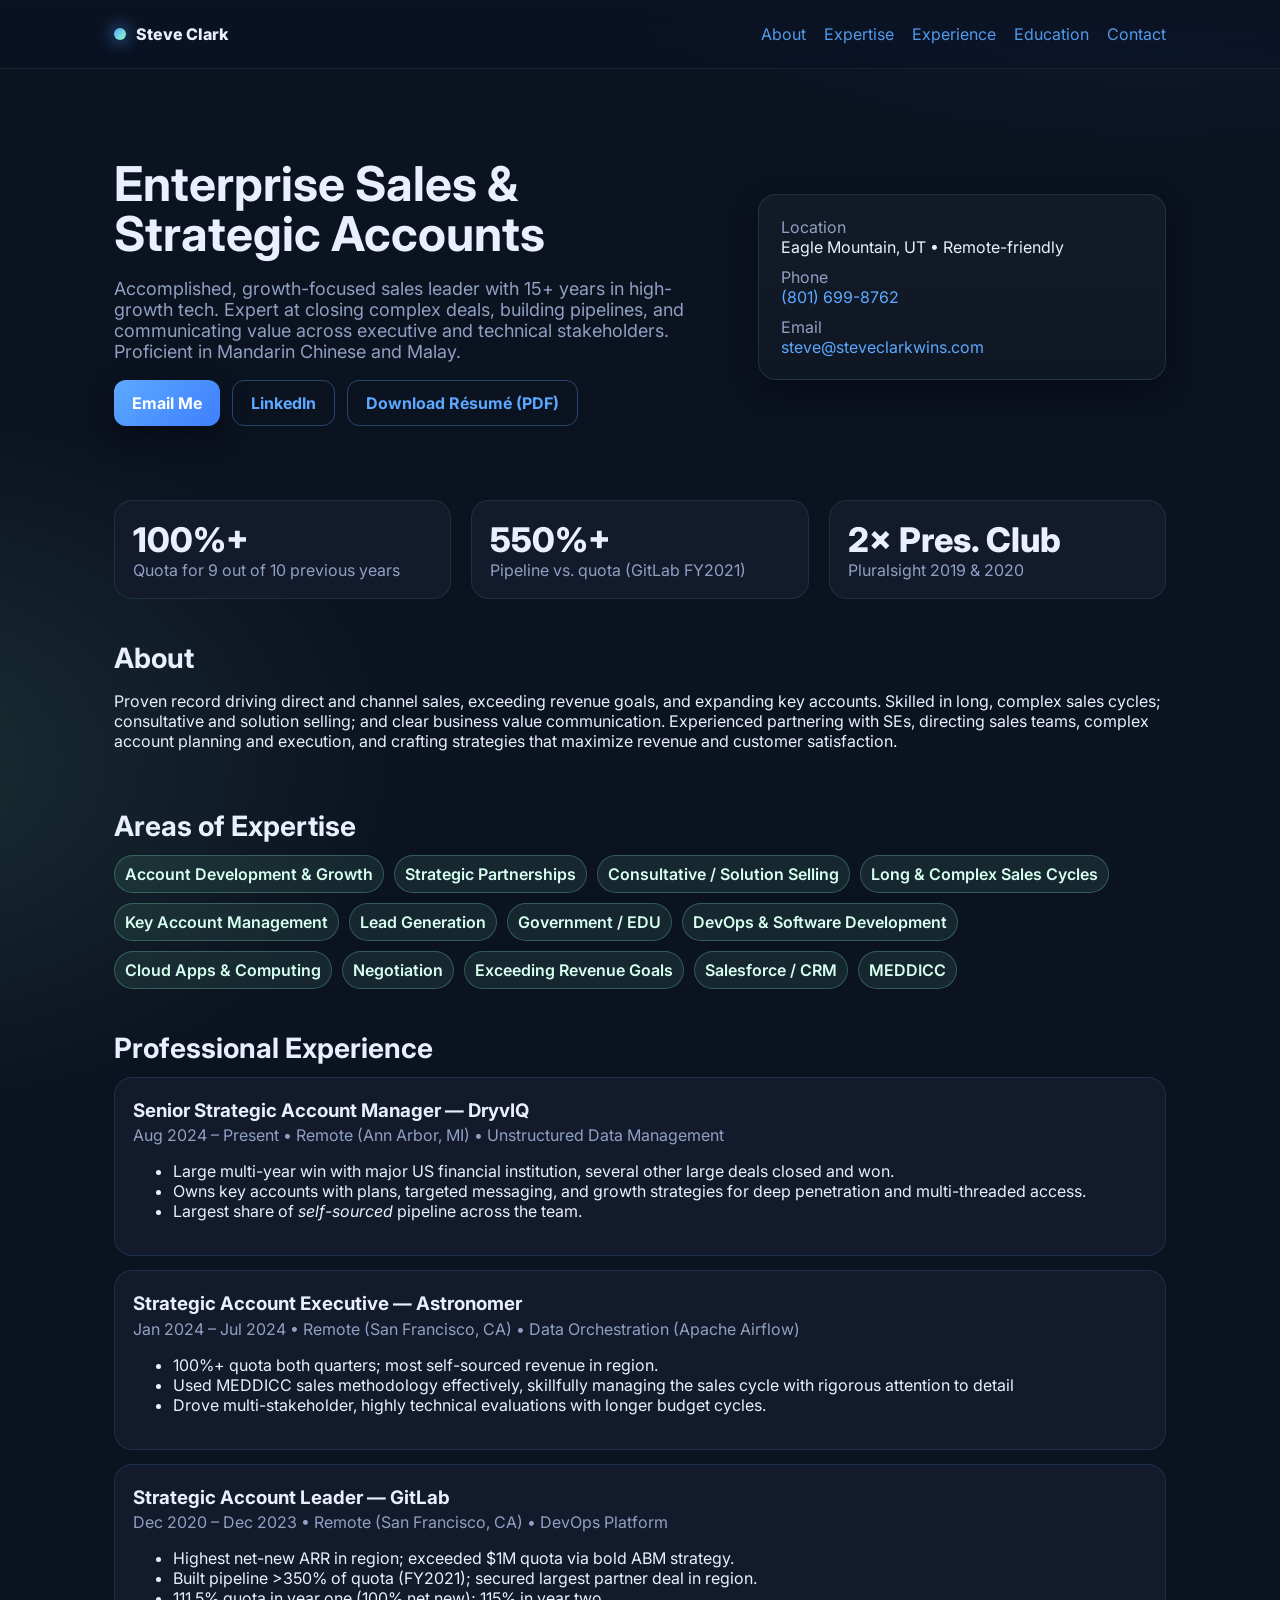
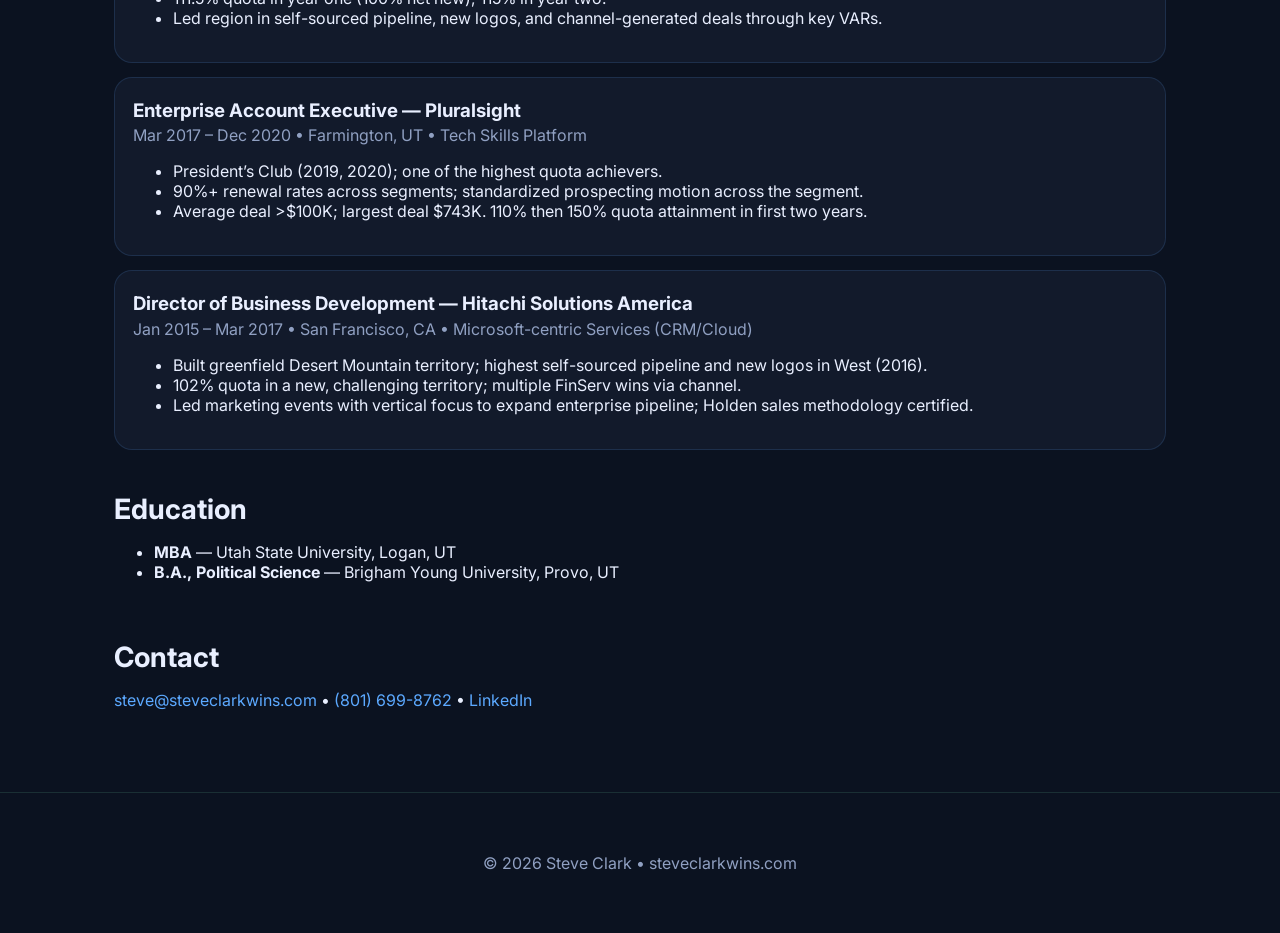
==== index.html @ a075bd5c "Add files via upload Fixed descriptions" ====
<!DOCTYPE html>
<html lang="en">
<head>
  <meta charset="utf-8" />
  <meta name="viewport" content="width=device-width, initial-scale=1" />
  <title>Steve Clark — Enterprise Sales & Strategic Accounts</title>
  <meta name="description" content="Steve Clark — enterprise sales & strategic account leader with 15+ years in tech. Proven quota attainment, complex sales wins, and pipeline growth." />
  <link rel="preconnect" href="https://fonts.gstatic.com" crossorigin>
  <link href="https://fonts.googleapis.com/css2?family=Inter:wght@300;400;600;700;800&display=swap" rel="stylesheet">
  <style>
    :root{
      --bg:#0b1220; --card:#121a2b; --muted:#90a0c2; --text:#e9efff;
      --accent:#5ca9ff; --accent2:#86ffc2; --ring: rgba(92,169,255,.35);
      --radius:18px; --shadow:0 10px 30px rgba(0,0,0,.35);
    }
    *{box-sizing:border-box}
    html,body{margin:0;background:
      radial-gradient(1200px 700px at 90% -10%, rgba(92,169,255,.12), transparent 60%),
      radial-gradient(900px 600px at -10% 30%, rgba(134,255,194,.12), transparent 60%),
      var(--bg); color:var(--text); font-family:Inter,system-ui,-apple-system,Segoe UI,Roboto,Helvetica,Arial;}
    a{color:var(--accent);text-decoration:none}
    a:hover{text-decoration:underline}
    .container{max-width:1100px;margin:0 auto;padding:24px}
    header{position:sticky;top:0;backdrop-filter:saturate(140%) blur(8px);
      background:linear-gradient(to bottom, rgba(11,18,32,.85), rgba(11,18,32,.4));
      border-bottom:1px solid rgba(134,255,194,.08); z-index:10}
    nav{display:flex;align-items:center;justify-content:space-between}
    .brand{display:flex;gap:10px;align-items:center;font-weight:800}
    .dot{width:12px;height:12px;border-radius:50%;background:linear-gradient(135deg,var(--accent),var(--accent2));box-shadow:0 0 18px var(--accent)}
    .links a{margin-left:14px;opacity:.9}
    .hero{display:grid;grid-template-columns:1.2fr .8fr;gap:32px;align-items:center;padding:56px 0}
    h1{font-size:48px;line-height:1.05;margin:10px 0 6px}
    .subtitle{color:var(--muted);font-size:18px}
    .cta{display:flex;flex-wrap:wrap;gap:12px;margin-top:18px}
    .btn{display:inline-flex;gap:10px;align-items:center;background:linear-gradient(135deg, var(--accent), #3e7fff);
      color:white;padding:12px 18px;border-radius:12px;font-weight:700;border:0;box-shadow:var(--shadow)}
    .btn.secondary{background:transparent;color:var(--accent);border:1px solid rgba(92,169,255,.35);box-shadow:none}
    .card{background:linear-gradient(180deg, rgba(255,255,255,.04), rgba(255,255,255,.02));
      border:1px solid rgba(134,255,194,.12);border-radius:var(--radius);padding:22px;box-shadow:var(--shadow)}
    section{padding:18px 0}
    section h2{font-size:28px;margin:6px 0 12px}
    .grid{display:grid;grid-template-columns:repeat(12,1fr);gap:20px}
    .kpi{grid-column:span 4;background:var(--card);border:1px solid rgba(134,255,194,.1);
      border-radius:var(--radius);padding:18px}
    .kpi .n{font-size:34px;font-weight:800}
    .muted{color:var(--muted)}
    .skills{display:flex;flex-wrap:wrap;gap:10px}
    .chip{border:1px solid rgba(134,255,194,.25);background:rgba(134,255,194,.09);
      color:#d7fff0;padding:8px 10px;border-radius:999px;font-weight:600}
    .timeline{display:grid;gap:14px}
    .item{background:var(--card);border:1px solid rgba(92,169,255,.15);border-radius:var(--radius);padding:18px}
    .item h3{margin:.2rem 0}
    footer{padding:36px 0;margin-top:24px;border-top:1px solid rgba(134,255,194,.12);text-align:center;color:var(--muted)}
    @media (max-width: 900px){.hero{grid-template-columns:1fr} h1{font-size:38px} .kpi{grid-column:span 12}}
  </style>
</head>
<body>
  <header>
    <div class="container">
      <nav>
        <div class="brand"><span class="dot"></span><span>Steve Clark</span></div>
        <div class="links">
          <a href="#about">About</a>
          <a href="#expertise">Expertise</a>
          <a href="#experience">Experience</a>
          <a href="#education">Education</a>
          <a href="#contact">Contact</a>
        </div>
      </nav>
    </div>
  </header>

  <main class="container">
    <!-- HERO -->
    <section class="hero">
      <div>
        <h1>Enterprise Sales & Strategic Accounts</h1>
        <p class="subtitle">
          Accomplished, growth-focused sales leader with 15+ years in high-growth tech.
          Expert at closing complex deals, building pipelines, and communicating value across executive and technical stakeholders.
          Proficient in Mandarin Chinese and Malay.
        </p>
        <div class="cta">
          <a class="btn" href="mailto:steve@steveclarkwins.com">Email Me</a>
          <a class="btn secondary" href="https://www.linkedin.com/in/steve-clark-wins/" target="_blank" rel="noopener">LinkedIn</a>
          <a class="btn secondary" href="Steve_Clark_Resume.pdf" download>Download Résumé (PDF)</a>
        </div>
      </div>
      <aside class="card">
        <div style="display:grid;gap:10px">
          <div><span class="muted">Location</span><div>Eagle Mountain, UT • Remote-friendly</div></div>
          <div><span class="muted">Phone</span><div><a href="tel:+18016998762">(801) 699-8762</a></div></div>
          <div><span class="muted">Email</span><div><a href="mailto:steve@steveclarkwins.com">steve@steveclarkwins.com</a></div></div>
        </div>
      </aside>
    </section>

    <!-- KPIs / QUICK WINS (edit as you like) -->
    <section id="wins">
      <div class="grid">
        <div class="kpi"><div class="n">100%+</div><div class="muted">Quota for 9 out of 10 previous years</div></div>
        <div class="kpi"><div class="n">550%+</div><div class="muted">Pipeline vs. quota (GitLab FY2021)</div></div>
        <div class="kpi"><div class="n">2× Pres. Club</div><div class="muted">Pluralsight 2019 & 2020</div></div>
      </div>
    </section>

    <!-- ABOUT -->
    <section id="about">
      <h2>About</h2>
      <p>
        Proven record driving direct and channel sales, exceeding revenue goals, and expanding key accounts.
        Skilled in long, complex sales cycles; consultative and solution selling; and clear business value communication.
        Experienced partnering with SEs, directing sales teams, complex account planning and execution, and crafting strategies that maximize revenue and customer satisfaction.
      </p>
    </section>

    <!-- AREAS OF EXPERTISE -->
    <section id="expertise">
      <h2>Areas of Expertise</h2>
      <div class="skills">
        <span class="chip">Account Development & Growth</span>
        <span class="chip">Strategic Partnerships</span>
        <span class="chip">Consultative / Solution Selling</span>
        <span class="chip">Long & Complex Sales Cycles</span>
        <span class="chip">Key Account Management</span>
        <span class="chip">Lead Generation</span>
        <span class="chip">Government / EDU</span>
        <span class="chip">DevOps & Software Development</span>
        <span class="chip">Cloud Apps & Computing</span>
        <span class="chip">Negotiation</span>
        <span class="chip">Exceeding Revenue Goals</span>
        <span class="chip">Salesforce / CRM</span>
        <span class="chip">MEDDICC</span>
      </div>
    </section>

    <!-- EXPERIENCE (trimmed to ~last 10–12 years) -->
    <section id="experience">
      <h2>Professional Experience</h2>
      <div class="timeline">

        <article class="item">
          <h3>Senior Strategic Account Manager — <strong>DryvIQ</strong></h3>
          <div class="muted">Aug 2024 – Present • Remote (Ann Arbor, MI) • Unstructured Data Management</div>
          <ul>
            <li>Large multi-year win with major US financial institution, several other large deals closed and won.</li>
            <li>Owns key accounts with plans, targeted messaging, and growth strategies for deep penetration and multi-threaded access.</li>
            <li>Largest share of <em>self-sourced</em> pipeline across the team.</li>
          </ul>
        </article>

        <article class="item">
          <h3>Strategic Account Executive — <strong>Astronomer</strong></h3>
          <div class="muted">Jan 2024 – Jul 2024 • Remote (San Francisco, CA) • Data Orchestration (Apache Airflow)</div>
          <ul>
            <li>100%+ quota both quarters; most self-sourced revenue in region.</li>
            <li>Used MEDDICC sales methodology effectively, skillfully managing the sales cycle with rigorous attention to detail</li>
            <li>Drove multi-stakeholder, highly technical evaluations with longer budget cycles.</li>
          </ul>
        </article>

        <article class="item">
          <h3>Strategic Account Leader — <strong>GitLab</strong></h3>
          <div class="muted">Dec 2020 – Dec 2023 • Remote (San Francisco, CA) • DevOps Platform</div>
          <ul>
            <li>Highest net-new ARR in region; exceeded $1M quota via bold ABM strategy.</li>
            <li>Built pipeline &gt;350% of quota (FY2021); secured largest partner deal in region.</li>
            <li>111.5% quota in year one (100% net new); 115% in year two.</li>
            <li>Led region in self-sourced pipeline, new logos, and channel-generated deals through key VARs.</li>
          </ul>
        </article>

        <article class="item">
          <h3>Enterprise Account Executive — <strong>Pluralsight</strong></h3>
          <div class="muted">Mar 2017 – Dec 2020 • Farmington, UT • Tech Skills Platform</div>
          <ul>
            <li>President’s Club (2019, 2020); one of the highest quota achievers.</li>
            <li>90%+ renewal rates across segments; standardized prospecting motion across the segment.</li>
            <li>Average deal &gt;$100K; largest deal $743K. 110% then 150% quota attainment in first two years.</li>
          </ul>
        </article>

        <article class="item">
          <h3>Director of Business Development — <strong>Hitachi Solutions America</strong></h3>
          <div class="muted">Jan 2015 – Mar 2017 • San Francisco, CA • Microsoft-centric Services (CRM/Cloud)</div>
          <ul>
            <li>Built greenfield Desert Mountain territory; highest self-sourced pipeline and new logos in West (2016).</li>
            <li>102% quota in a new, challenging territory; multiple FinServ wins via channel.</li>
            <li>Led marketing events with vertical focus to expand enterprise pipeline; Holden sales methodology certified.</li>
          </ul>
        </article>

      </div>
    </section>

    <!-- EDUCATION -->
    <section id="education">
      <h2>Education</h2>
      <ul>
        <li><strong>MBA</strong> — Utah State University, Logan, UT</li>
        <li><strong>B.A., Political Science</strong> — Brigham Young University, Provo, UT</li>
      </ul>
    </section>

    <!-- CONTACT -->
    <section id="contact">
      <h2>Contact</h2>
      <p>
        <a href="mailto:steve@steveclarkwins.com">steve@steveclarkwins.com</a> •
        <a href="tel:+18016998762">(801) 699-8762</a> •
        <a href="https://www.linkedin.com/in/steve-clark-wins/" target="_blank" rel="noopener">LinkedIn</a>
      </p>
    </section>
  </main>

  <footer>
    <div class="container">© <span id="y"></span> Steve Clark • steveclarkwins.com</div>
  </footer>
  <script>document.getElementById('y').textContent = new Date().getFullYear()</script>
</body>
</html>
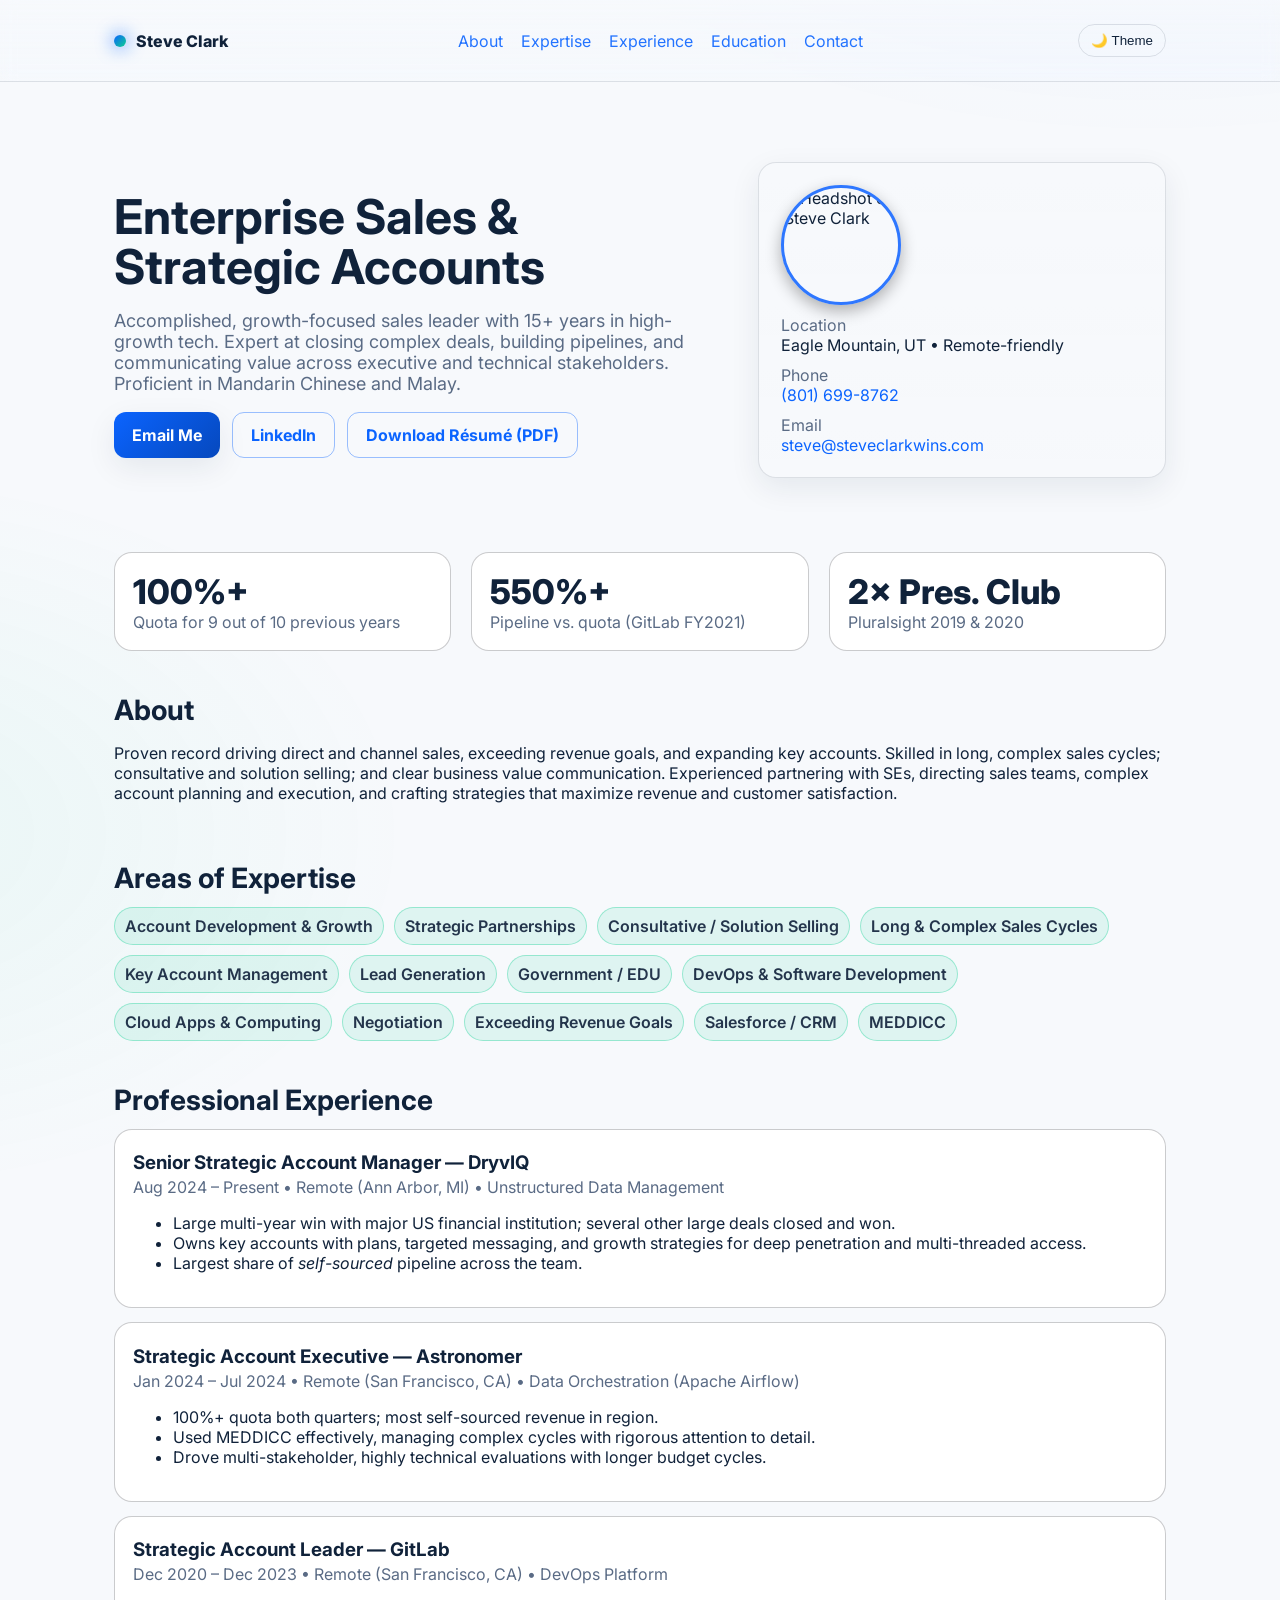
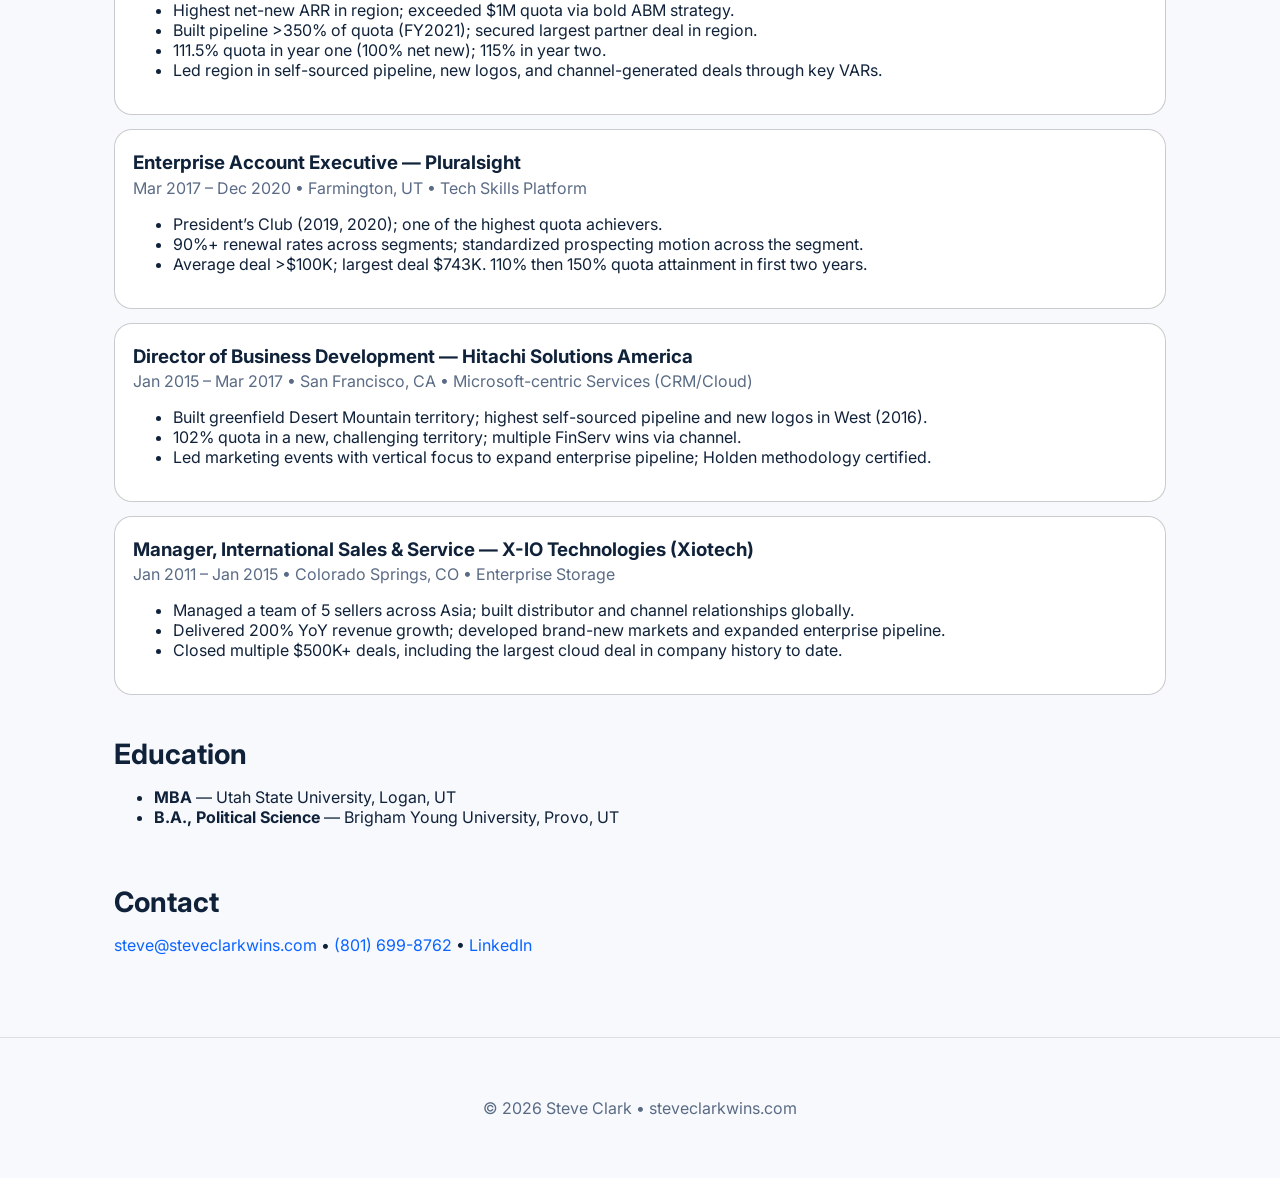
==== commit 3b068ca1: "Add files via upload Added headshot, other nifty stuff" ====
--- a/index.html
+++ b/index.html
@@ -8,50 +8,109 @@
   <link rel="preconnect" href="https://fonts.gstatic.com" crossorigin>
   <link href="https://fonts.googleapis.com/css2?family=Inter:wght@300;400;600;700;800&display=swap" rel="stylesheet">
   <style>
+    /* ---------------- THEME TOKENS ---------------- */
     :root{
       --bg:#0b1220; --card:#121a2b; --muted:#90a0c2; --text:#e9efff;
       --accent:#5ca9ff; --accent2:#86ffc2; --ring: rgba(92,169,255,.35);
       --radius:18px; --shadow:0 10px 30px rgba(0,0,0,.35);
-    }
+      --border: rgba(134,255,194,.12);
+    }
+    /* Light theme overrides */
+    :root[data-theme="light"]{
+      --bg:#f7f9fc; --card:#ffffff; --muted:#5a6b85; --text:#10223a;
+      --accent:#0b64ff; --accent2:#0dcf8f; --ring: rgba(11,100,255,.22);
+      --border: rgba(16,34,58,.12);
+      --shadow:0 10px 30px rgba(16,34,58,.08);
+    }
+
     *{box-sizing:border-box}
-    html,body{margin:0;background:
-      radial-gradient(1200px 700px at 90% -10%, rgba(92,169,255,.12), transparent 60%),
-      radial-gradient(900px 600px at -10% 30%, rgba(134,255,194,.12), transparent 60%),
-      var(--bg); color:var(--text); font-family:Inter,system-ui,-apple-system,Segoe UI,Roboto,Helvetica,Arial;}
+    html,body{
+      margin:0;
+      background:
+        radial-gradient(1200px 700px at 90% -10%, rgba(92,169,255,.12), transparent 60%),
+        radial-gradient(900px 600px at -10% 30%, rgba(134,255,194,.12), transparent 60%),
+        var(--bg);
+      color:var(--text);
+      font-family:Inter,system-ui,-apple-system,Segoe UI,Roboto,Helvetica,Arial;
+      -webkit-font-smoothing:antialiased; -moz-osx-font-smoothing:grayscale;
+      transition: background .3s ease, color .3s ease;
+    }
+    :root[data-theme="light"] html, :root[data-theme="light"] body{
+      background:
+        radial-gradient(1200px 700px at 90% -10%, rgba(11,100,255,.06), transparent 60%),
+        radial-gradient(900px 600px at -10% 30%, rgba(13,207,143,.06), transparent 60%),
+        var(--bg);
+    }
+
     a{color:var(--accent);text-decoration:none}
     a:hover{text-decoration:underline}
     .container{max-width:1100px;margin:0 auto;padding:24px}
-    header{position:sticky;top:0;backdrop-filter:saturate(140%) blur(8px);
-      background:linear-gradient(to bottom, rgba(11,18,32,.85), rgba(11,18,32,.4));
-      border-bottom:1px solid rgba(134,255,194,.08); z-index:10}
-    nav{display:flex;align-items:center;justify-content:space-between}
+
+    header{
+      position:sticky;top:0;z-index:10;
+      backdrop-filter:saturate(140%) blur(8px);
+      background:linear-gradient(to bottom, color-mix(in oklab, var(--bg), transparent 30%), transparent);
+      border-bottom:1px solid var(--border);
+    }
+    nav{display:flex;align-items:center;justify-content:space-between;gap:16px}
     .brand{display:flex;gap:10px;align-items:center;font-weight:800}
-    .dot{width:12px;height:12px;border-radius:50%;background:linear-gradient(135deg,var(--accent),var(--accent2));box-shadow:0 0 18px var(--accent)}
+    .dot{width:12px;height:12px;border-radius:50%;
+      background:linear-gradient(135deg,var(--accent),var(--accent2));
+      box-shadow:0 0 18px var(--accent)}
     .links a{margin-left:14px;opacity:.9}
+
+    .theme-toggle{
+      display:inline-flex;align-items:center;gap:8px;
+      background:transparent;border:1px solid var(--border);color:var(--text);
+      padding:8px 12px;border-radius:999px;cursor:pointer;
+    }
+    .theme-toggle:focus{outline:2px solid var(--ring);outline-offset:2px}
+
     .hero{display:grid;grid-template-columns:1.2fr .8fr;gap:32px;align-items:center;padding:56px 0}
     h1{font-size:48px;line-height:1.05;margin:10px 0 6px}
     .subtitle{color:var(--muted);font-size:18px}
     .cta{display:flex;flex-wrap:wrap;gap:12px;margin-top:18px}
-    .btn{display:inline-flex;gap:10px;align-items:center;background:linear-gradient(135deg, var(--accent), #3e7fff);
-      color:white;padding:12px 18px;border-radius:12px;font-weight:700;border:0;box-shadow:var(--shadow)}
-    .btn.secondary{background:transparent;color:var(--accent);border:1px solid rgba(92,169,255,.35);box-shadow:none}
-    .card{background:linear-gradient(180deg, rgba(255,255,255,.04), rgba(255,255,255,.02));
-      border:1px solid rgba(134,255,194,.12);border-radius:var(--radius);padding:22px;box-shadow:var(--shadow)}
+    .btn{
+      display:inline-flex;gap:10px;align-items:center;
+      background:linear-gradient(135deg, var(--accent), color-mix(in oklab, var(--accent), #000 20%));
+      color:white;padding:12px 18px;border-radius:12px;font-weight:700;border:0;box-shadow:var(--shadow)
+    }
+    .btn.secondary{background:transparent;color:var(--accent);border:1px solid color-mix(in oklab, var(--accent), transparent 60%);box-shadow:none}
+
+    .card{
+      background:linear-gradient(180deg, color-mix(in oklab, #fff, transparent 94%), color-mix(in oklab, #fff, transparent 96%));
+      border:1px solid var(--border);border-radius:var(--radius);padding:22px;box-shadow:var(--shadow)
+    }
+
+    .headshot{
+      width:120px;height:120px;border-radius:50%;object-fit:cover;
+      border:3px solid color-mix(in oklab, var(--accent), #fff 10%);
+      box-shadow:0 6px 16px color-mix(in oklab, #000, transparent 70%);
+    }
+
     section{padding:18px 0}
     section h2{font-size:28px;margin:6px 0 12px}
     .grid{display:grid;grid-template-columns:repeat(12,1fr);gap:20px}
-    .kpi{grid-column:span 4;background:var(--card);border:1px solid rgba(134,255,194,.1);
+    .kpi{grid-column:span 4;background:var(--card);border:1px solid color-mix(in oklab, var(--border), #000 10%);
       border-radius:var(--radius);padding:18px}
     .kpi .n{font-size:34px;font-weight:800}
     .muted{color:var(--muted)}
     .skills{display:flex;flex-wrap:wrap;gap:10px}
-    .chip{border:1px solid rgba(134,255,194,.25);background:rgba(134,255,194,.09);
-      color:#d7fff0;padding:8px 10px;border-radius:999px;font-weight:600}
+    .chip{border:1px solid color-mix(in oklab, var(--accent2), transparent 65%);background:color-mix(in oklab, var(--accent2), transparent 90%);
+      color:color-mix(in oklab, var(--text), #fff 10%);padding:8px 10px;border-radius:999px;font-weight:600}
+
     .timeline{display:grid;gap:14px}
-    .item{background:var(--card);border:1px solid rgba(92,169,255,.15);border-radius:var(--radius);padding:18px}
+    .item{background:var(--card);border:1px solid color-mix(in oklab, var(--border), #000 10%);border-radius:var(--radius);padding:18px}
     .item h3{margin:.2rem 0}
-    footer{padding:36px 0;margin-top:24px;border-top:1px solid rgba(134,255,194,.12);text-align:center;color:var(--muted)}
-    @media (max-width: 900px){.hero{grid-template-columns:1fr} h1{font-size:38px} .kpi{grid-column:span 12}}
+
+    footer{padding:36px 0;margin-top:24px;border-top:1px solid var(--border);text-align:center;color:var(--muted)}
+
+    @media (max-width: 900px){
+      .hero{grid-template-columns:1fr}
+      h1{font-size:38px}
+      .kpi{grid-column:span 12}
+      .hero-aside{display:flex;gap:16px;align-items:center}
+    }
   </style>
 </head>
 <body>
@@ -59,13 +118,14 @@
     <div class="container">
       <nav>
         <div class="brand"><span class="dot"></span><span>Steve Clark</span></div>
-        <div class="links">
+        <div class="links" role="navigation" aria-label="Primary">
           <a href="#about">About</a>
           <a href="#expertise">Expertise</a>
           <a href="#experience">Experience</a>
           <a href="#education">Education</a>
           <a href="#contact">Contact</a>
         </div>
+        <button id="themeToggle" class="theme-toggle" aria-label="Toggle light/dark theme">🌙 Theme</button>
       </nav>
     </div>
   </header>
@@ -86,8 +146,10 @@
           <a class="btn secondary" href="Steve_Clark_Resume.pdf" download>Download Résumé (PDF)</a>
         </div>
       </div>
-      <aside class="card">
+
+      <aside class="card hero-aside">
         <div style="display:grid;gap:10px">
+          <img src="headshot.jpg" alt="Headshot of Steve Clark" class="headshot" />
           <div><span class="muted">Location</span><div>Eagle Mountain, UT • Remote-friendly</div></div>
           <div><span class="muted">Phone</span><div><a href="tel:+18016998762">(801) 699-8762</a></div></div>
           <div><span class="muted">Email</span><div><a href="mailto:steve@steveclarkwins.com">steve@steveclarkwins.com</a></div></div>
@@ -95,7 +157,7 @@
       </aside>
     </section>
 
-    <!-- KPIs / QUICK WINS (edit as you like) -->
+    <!-- KPIs / QUICK WINS -->
     <section id="wins">
       <div class="grid">
         <div class="kpi"><div class="n">100%+</div><div class="muted">Quota for 9 out of 10 previous years</div></div>
@@ -114,7 +176,7 @@
       </p>
     </section>
 
-    <!-- AREAS OF EXPERTISE -->
+    <!-- EXPERTISE -->
     <section id="expertise">
       <h2>Areas of Expertise</h2>
       <div class="skills">
@@ -134,7 +196,7 @@
       </div>
     </section>
 
-    <!-- EXPERIENCE (trimmed to ~last 10–12 years) -->
+    <!-- EXPERIENCE -->
     <section id="experience">
       <h2>Professional Experience</h2>
       <div class="timeline">
@@ -143,7 +205,7 @@
           <h3>Senior Strategic Account Manager — <strong>DryvIQ</strong></h3>
           <div class="muted">Aug 2024 – Present • Remote (Ann Arbor, MI) • Unstructured Data Management</div>
           <ul>
-            <li>Large multi-year win with major US financial institution, several other large deals closed and won.</li>
+            <li>Large multi-year win with major US financial institution; several other large deals closed and won.</li>
             <li>Owns key accounts with plans, targeted messaging, and growth strategies for deep penetration and multi-threaded access.</li>
             <li>Largest share of <em>self-sourced</em> pipeline across the team.</li>
           </ul>
@@ -154,7 +216,7 @@
           <div class="muted">Jan 2024 – Jul 2024 • Remote (San Francisco, CA) • Data Orchestration (Apache Airflow)</div>
           <ul>
             <li>100%+ quota both quarters; most self-sourced revenue in region.</li>
-            <li>Used MEDDICC sales methodology effectively, skillfully managing the sales cycle with rigorous attention to detail</li>
+            <li>Used MEDDICC effectively, managing complex cycles with rigorous attention to detail.</li>
             <li>Drove multi-stakeholder, highly technical evaluations with longer budget cycles.</li>
           </ul>
         </article>
@@ -186,7 +248,18 @@
           <ul>
             <li>Built greenfield Desert Mountain territory; highest self-sourced pipeline and new logos in West (2016).</li>
             <li>102% quota in a new, challenging territory; multiple FinServ wins via channel.</li>
-            <li>Led marketing events with vertical focus to expand enterprise pipeline; Holden sales methodology certified.</li>
+            <li>Led marketing events with vertical focus to expand enterprise pipeline; Holden methodology certified.</li>
+          </ul>
+        </article>
+
+        <!-- Added Xiotech / X-IO Storage experience -->
+        <article class="item">
+          <h3>Manager, International Sales & Service — <strong>X-IO Technologies (Xiotech)</strong></h3>
+          <div class="muted">Jan 2011 – Jan 2015 • Colorado Springs, CO • Enterprise Storage</div>
+          <ul>
+            <li>Managed a team of 5 sellers across Asia; built distributor and channel relationships globally.</li>
+            <li>Delivered 200% YoY revenue growth; developed brand-new markets and expanded enterprise pipeline.</li>
+            <li>Closed multiple $500K+ deals, including the largest cloud deal in company history to date.</li>
           </ul>
         </article>
 
@@ -216,7 +289,36 @@
   <footer>
     <div class="container">© <span id="y"></span> Steve Clark • steveclarkwins.com</div>
   </footer>
-  <script>document.getElementById('y').textContent = new Date().getFullYear()</script>
+
+  <script>
+    // --- Year stamp
+    document.getElementById('y').textContent = new Date().getFullYear();
+
+    // --- Theme: default to user's OS preference; persist toggle in localStorage
+    (function(){
+      const root = document.documentElement;
+      const saved = localStorage.getItem('theme');
+      if(saved){
+        root.setAttribute('data-theme', saved);
+      } else if (window.matchMedia && window.matchMedia('(prefers-color-scheme: light)').matches){
+        root.setAttribute('data-theme','light');
+      }
+      const btn = document.getElementById('themeToggle');
+      const updateLabel = () => {
+        const t = root.getAttribute('data-theme') || 'dark';
+        btn.textContent = (t === 'light') ? '🌙 Theme' : '☀️ Theme';
+        btn.setAttribute('aria-pressed', t === 'light' ? 'false' : 'true');
+      };
+      updateLabel();
+      btn.addEventListener('click', () => {
+        const current = root.getAttribute('data-theme') || 'dark';
+        const next = current === 'dark' ? 'light' : 'dark';
+        root.setAttribute('data-theme', next);
+        localStorage.setItem('theme', next);
+        updateLabel();
+      });
+    })();
+  </script>
 </body>
 </html>
 
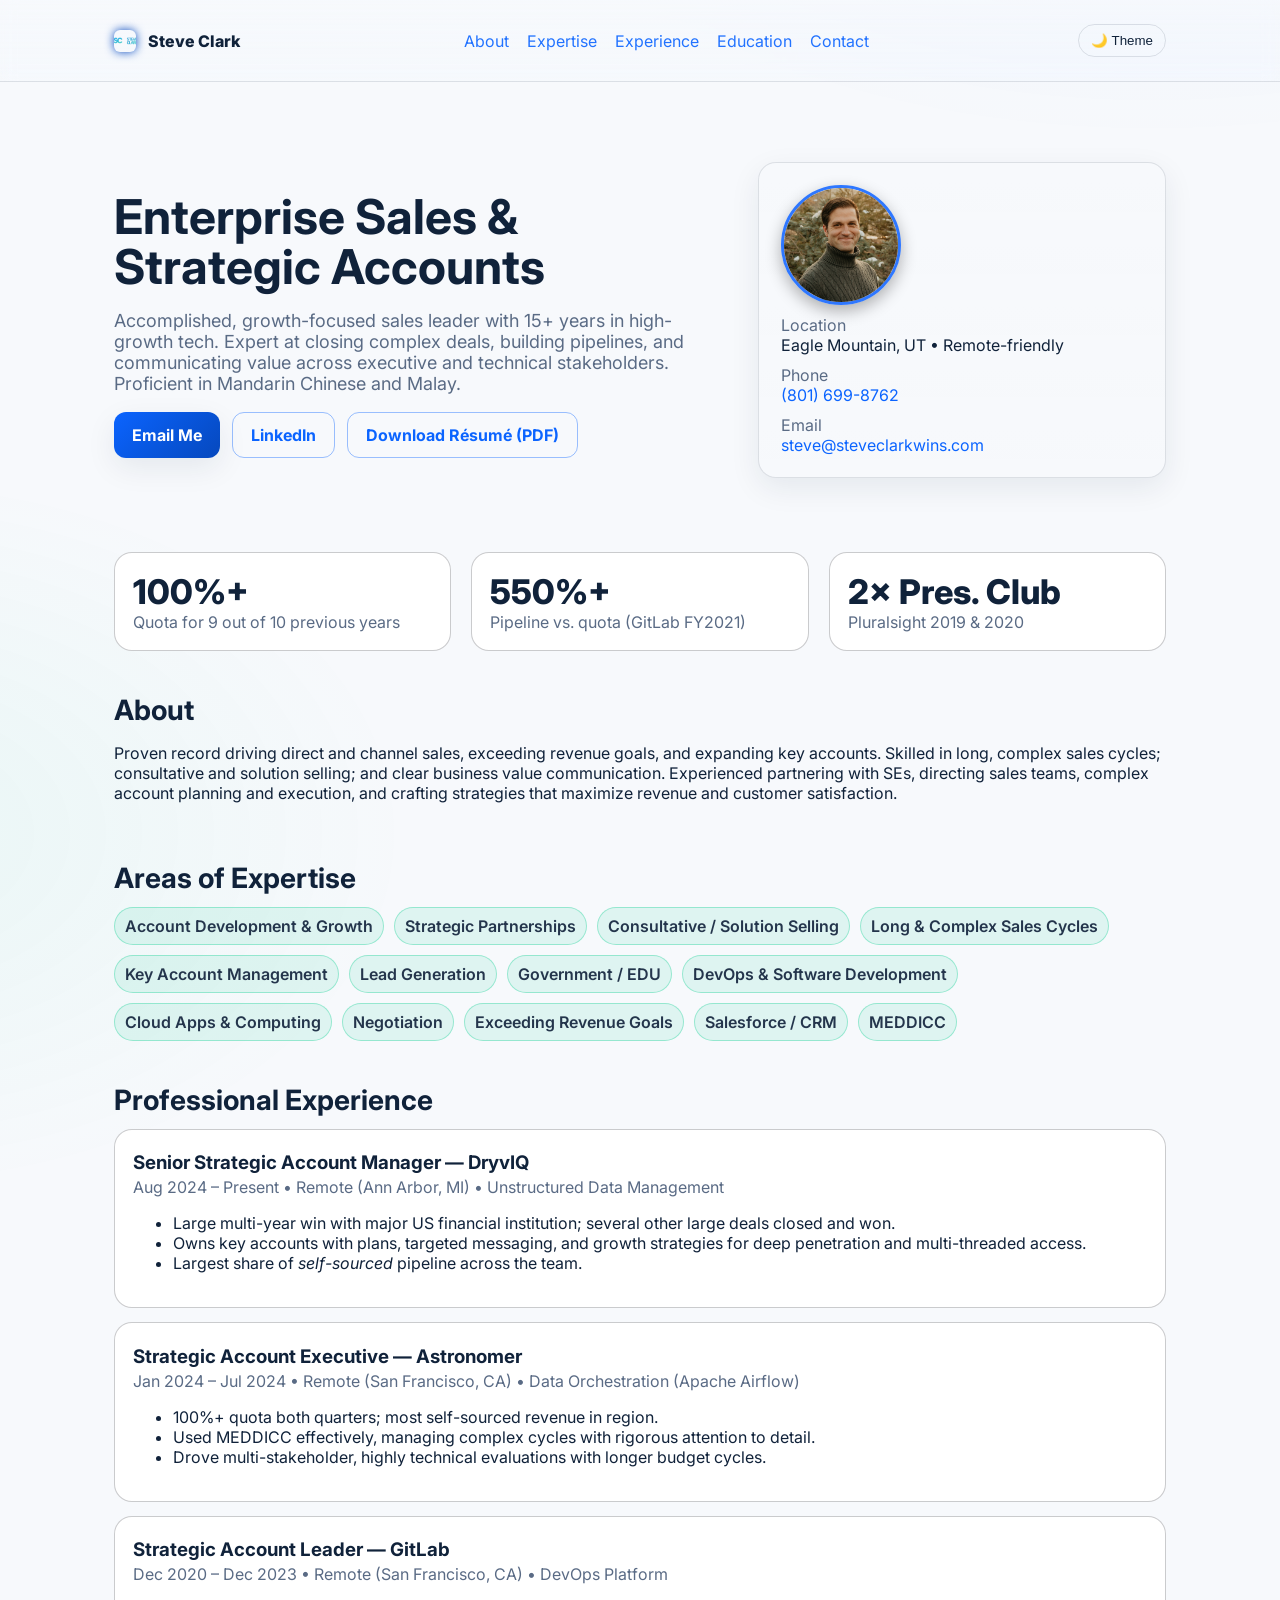
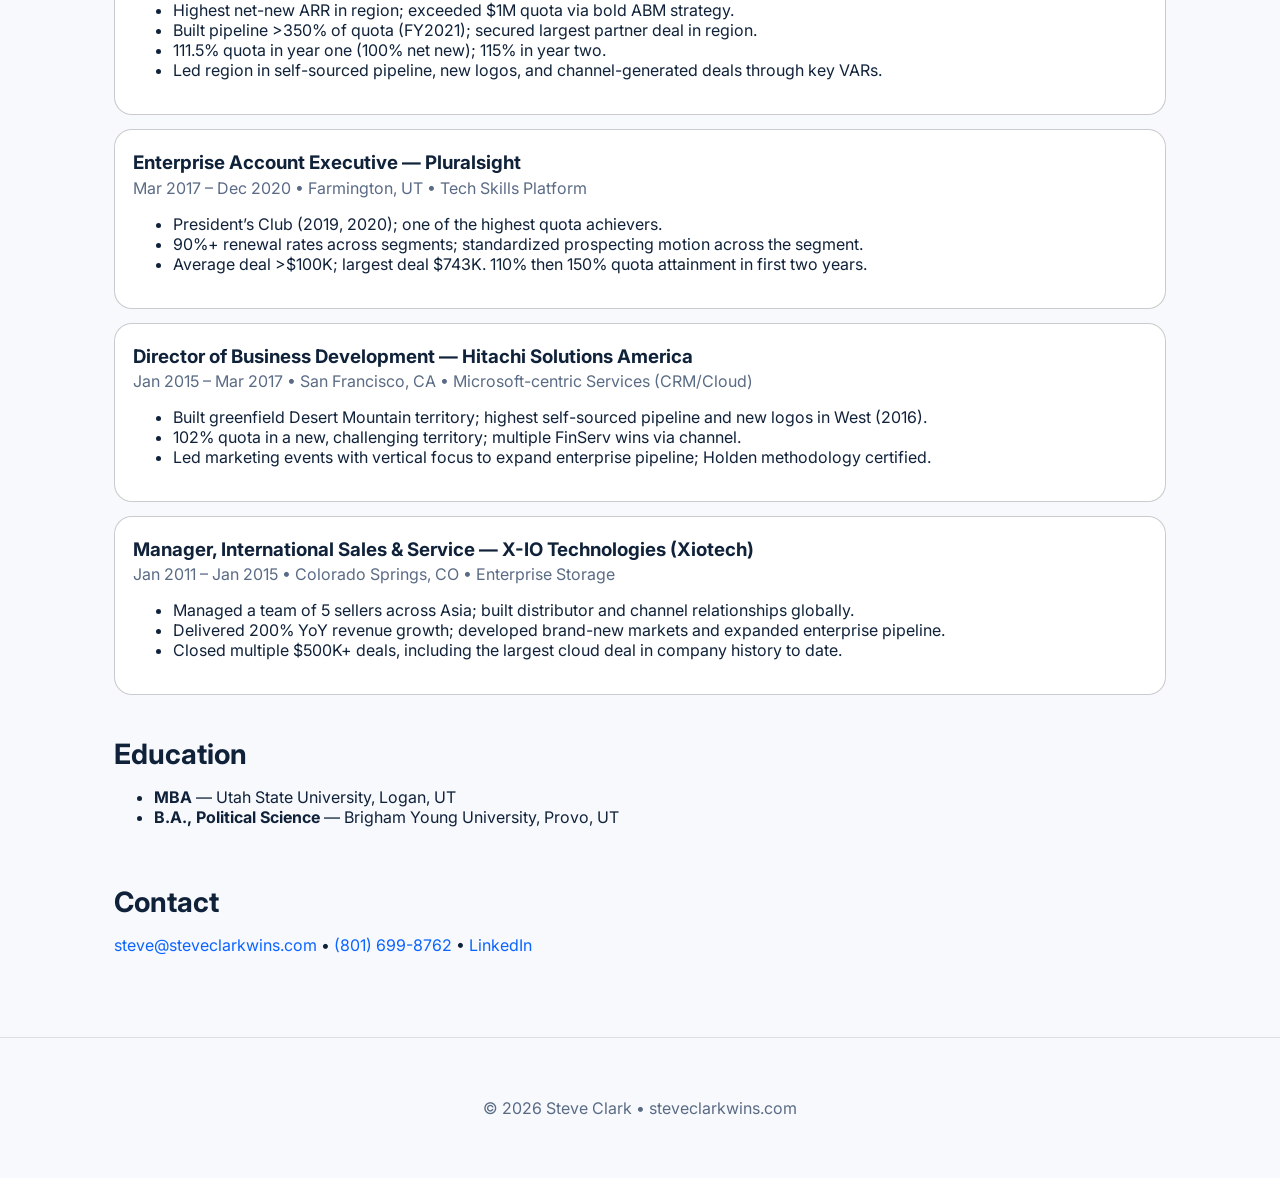
==== commit 6ce6b6c1: "Add files via upload Woo hoo favicon and logo" ====
--- a/index.html
+++ b/index.html
@@ -5,8 +5,13 @@
   <meta name="viewport" content="width=device-width, initial-scale=1" />
   <title>Steve Clark — Enterprise Sales & Strategic Accounts</title>
   <meta name="description" content="Steve Clark — enterprise sales & strategic account leader with 15+ years in tech. Proven quota attainment, complex sales wins, and pipeline growth." />
+
+  <!-- Favicon / site icon -->
+  <link rel="icon" type="image/png" href="favicon.png">
+
   <link rel="preconnect" href="https://fonts.gstatic.com" crossorigin>
   <link href="https://fonts.googleapis.com/css2?family=Inter:wght@300;400;600;700;800&display=swap" rel="stylesheet">
+
   <style>
     /* ---------------- THEME TOKENS ---------------- */
     :root{
@@ -53,10 +58,11 @@
       border-bottom:1px solid var(--border);
     }
     nav{display:flex;align-items:center;justify-content:space-between;gap:16px}
-    .brand{display:flex;gap:10px;align-items:center;font-weight:800}
-    .dot{width:12px;height:12px;border-radius:50%;
-      background:linear-gradient(135deg,var(--accent),var(--accent2));
-      box-shadow:0 0 18px var(--accent)}
+    .brand{display:flex;gap:12px;align-items:center;font-weight:800}
+    .logo{
+      width:22px;height:22px;border-radius:6px;object-fit:cover;
+      box-shadow:0 0 10px color-mix(in oklab, var(--accent), #000 20%);
+    }
     .links a{margin-left:14px;opacity:.9}
 
     .theme-toggle{
@@ -117,7 +123,11 @@
   <header>
     <div class="container">
       <nav>
-        <div class="brand"><span class="dot"></span><span>Steve Clark</span></div>
+        <div class="brand">
+          <!-- Logo visible in header (uses the same favicon.png) -->
+          <img src="favicon.png" alt="" class="logo" />
+          <span>Steve Clark</span>
+        </div>
         <div class="links" role="navigation" aria-label="Primary">
           <a href="#about">About</a>
           <a href="#expertise">Expertise</a>
@@ -252,7 +262,6 @@
           </ul>
         </article>
 
-        <!-- Added Xiotech / X-IO Storage experience -->
         <article class="item">
           <h3>Manager, International Sales & Service — <strong>X-IO Technologies (Xiotech)</strong></h3>
           <div class="muted">Jan 2011 – Jan 2015 • Colorado Springs, CO • Enterprise Storage</div>
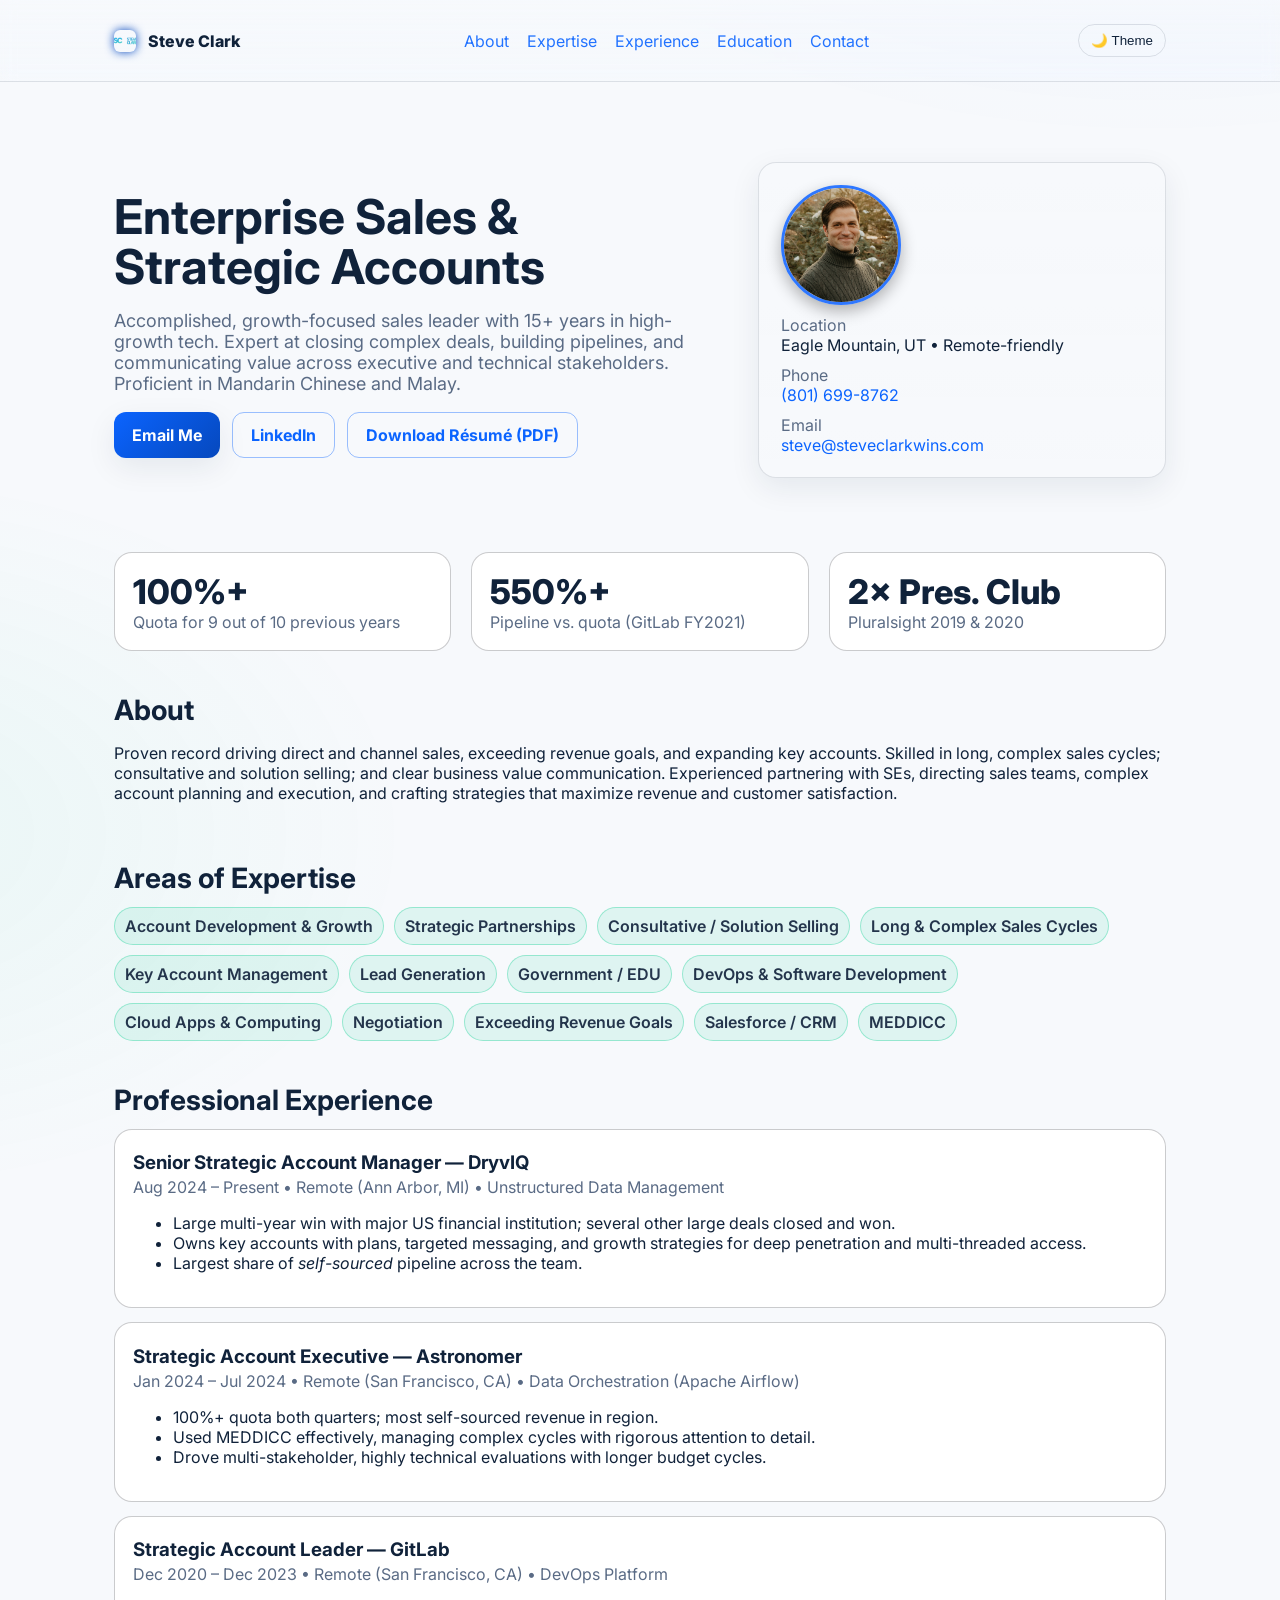
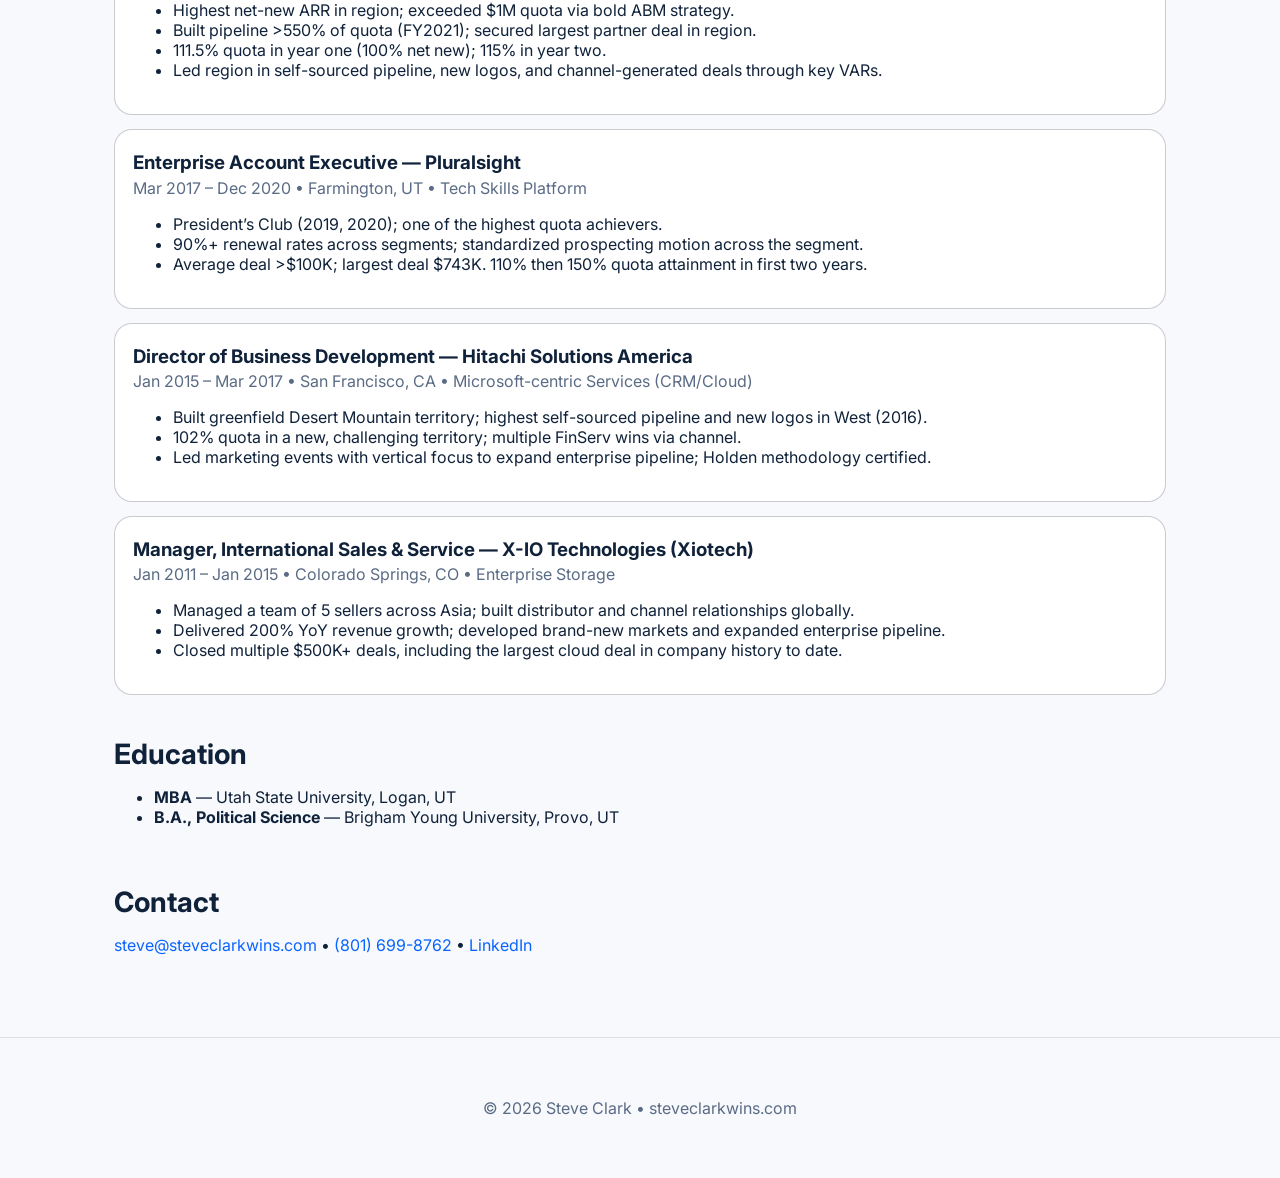
==== commit 5081ecb9: "Add files via upload" ====
--- a/index.html
+++ b/index.html
@@ -236,7 +236,7 @@
           <div class="muted">Dec 2020 – Dec 2023 • Remote (San Francisco, CA) • DevOps Platform</div>
           <ul>
             <li>Highest net-new ARR in region; exceeded $1M quota via bold ABM strategy.</li>
-            <li>Built pipeline &gt;350% of quota (FY2021); secured largest partner deal in region.</li>
+            <li>Built pipeline &gt;550% of quota (FY2021); secured largest partner deal in region.</li>
             <li>111.5% quota in year one (100% net new); 115% in year two.</li>
             <li>Led region in self-sourced pipeline, new logos, and channel-generated deals through key VARs.</li>
           </ul>
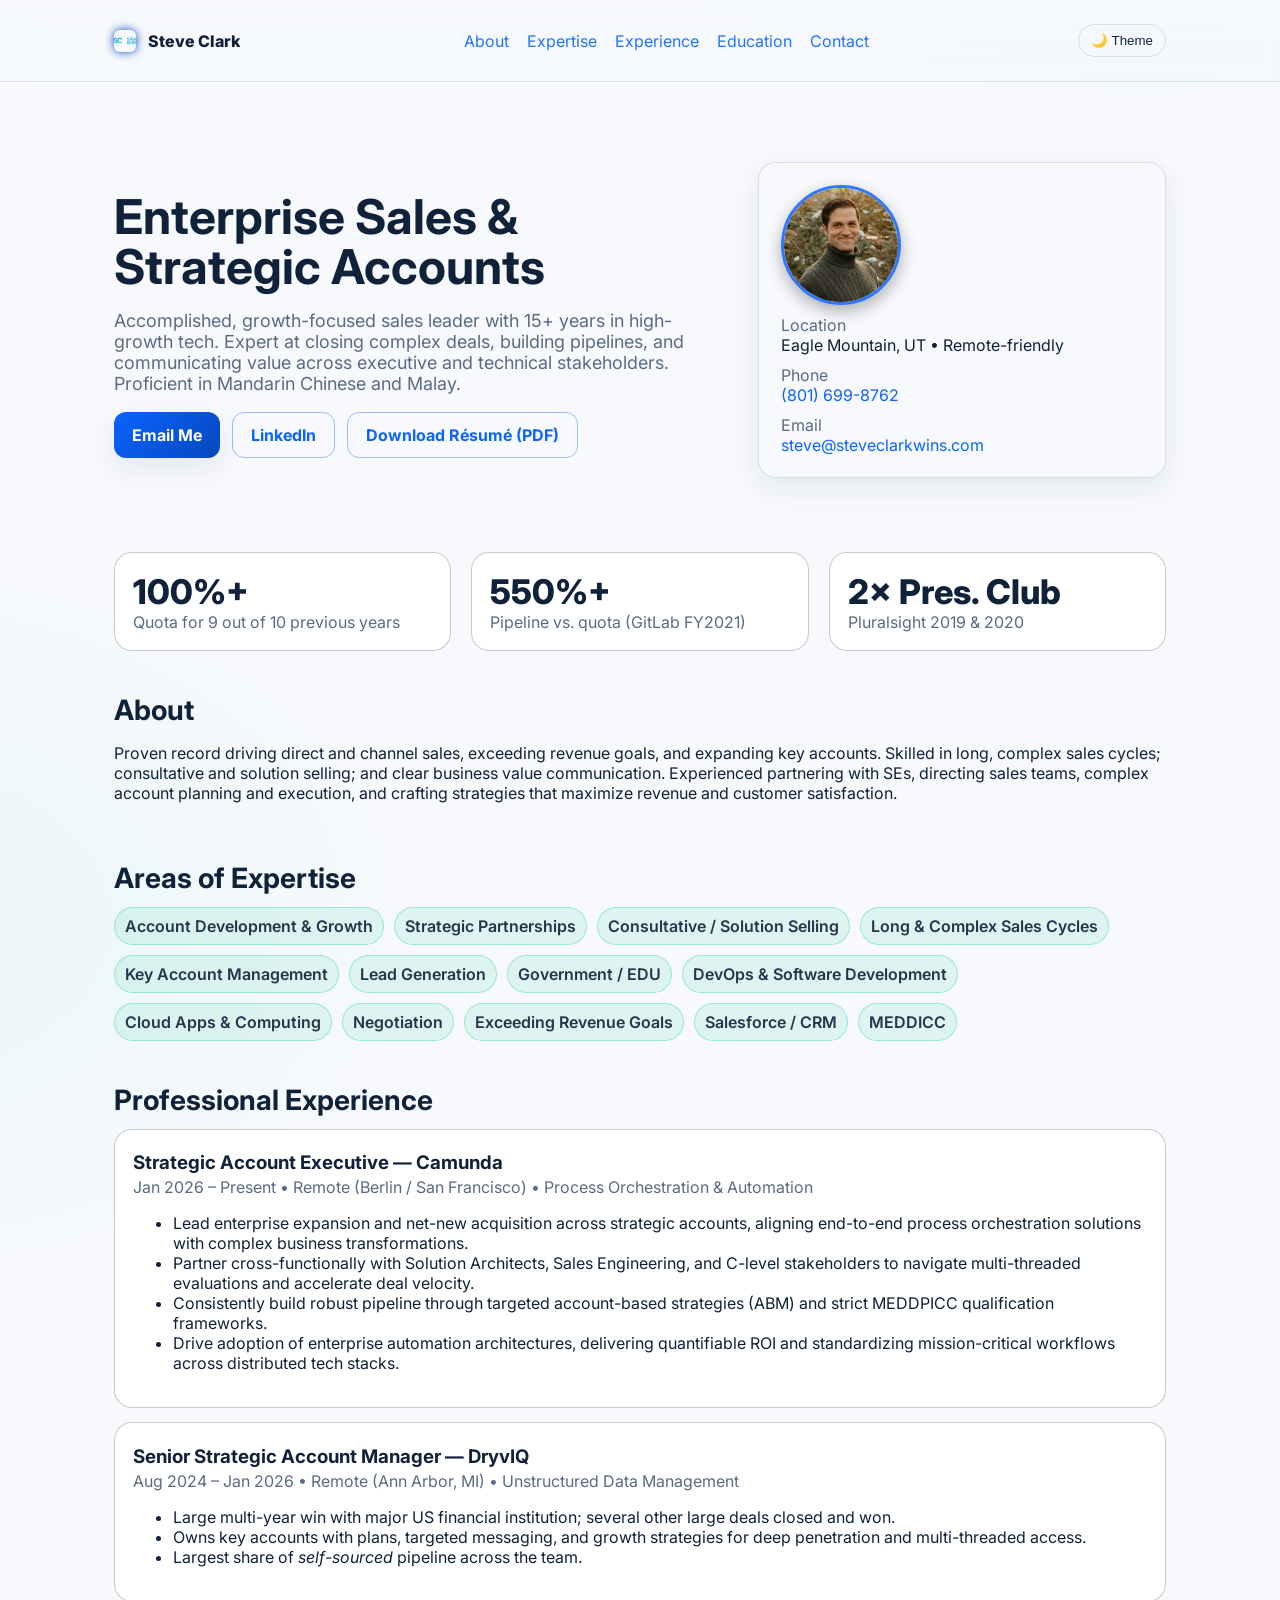
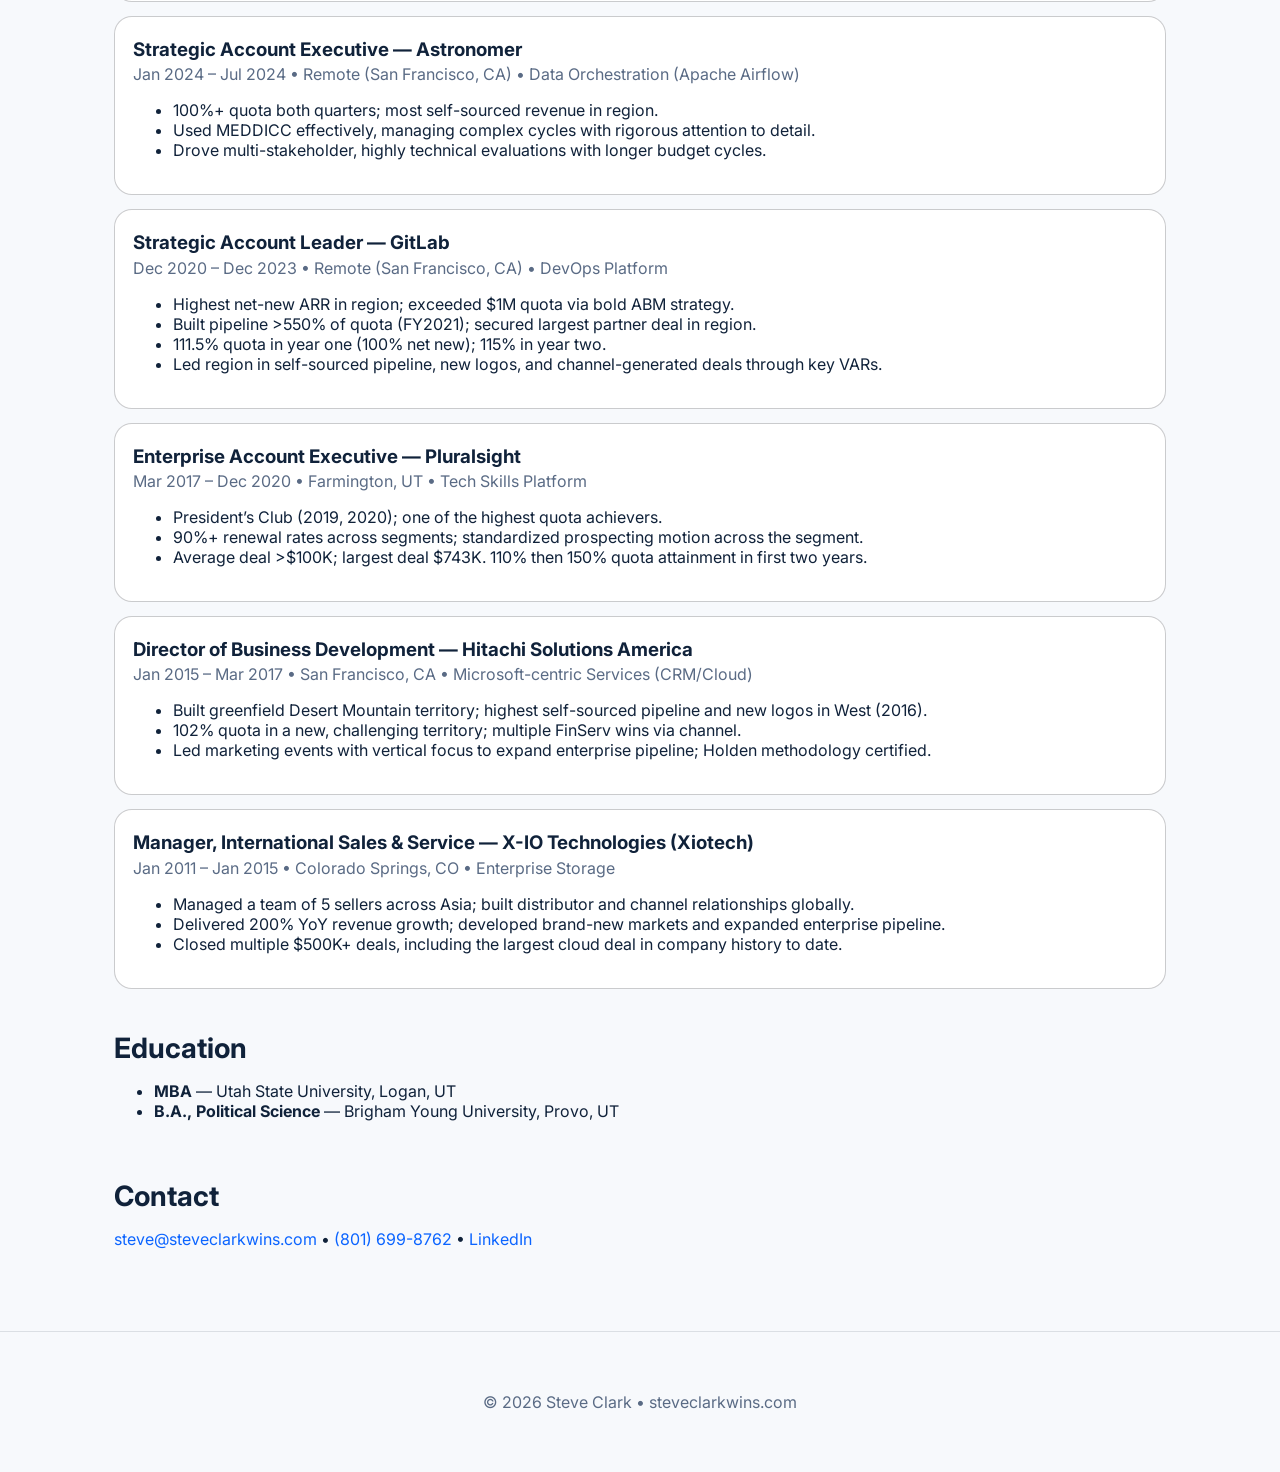
==== commit 788edae6: "Update index.html" ====
--- a/index.html
+++ b/index.html
@@ -212,8 +212,19 @@
       <div class="timeline">
 
         <article class="item">
+          <h3>Strategic Account Executive — <strong>Camunda</strong></h3>
+          <div class="muted">Jan 2026 – Present • Remote (Berlin / San Francisco) • Process Orchestration & Automation</div>
+          <ul>
+            <li>Lead enterprise expansion and net-new acquisition across strategic accounts, aligning end-to-end process orchestration solutions with complex business transformations.</li>
+            <li>Partner cross-functionally with Solution Architects, Sales Engineering, and C-level stakeholders to navigate multi-threaded evaluations and accelerate deal velocity.</li>
+            <li>Consistently build robust pipeline through targeted account-based strategies (ABM) and strict MEDDPICC qualification frameworks.</li>
+            <li>Drive adoption of enterprise automation architectures, delivering quantifiable ROI and standardizing mission-critical workflows across distributed tech stacks.</li>
+          </ul>
+        </article>
+
+        <article class="item">
           <h3>Senior Strategic Account Manager — <strong>DryvIQ</strong></h3>
-          <div class="muted">Aug 2024 – Present • Remote (Ann Arbor, MI) • Unstructured Data Management</div>
+          <div class="muted">Aug 2024 – Jan 2026 • Remote (Ann Arbor, MI) • Unstructured Data Management</div>
           <ul>
             <li>Large multi-year win with major US financial institution; several other large deals closed and won.</li>
             <li>Owns key accounts with plans, targeted messaging, and growth strategies for deep penetration and multi-threaded access.</li>
@@ -330,4 +341,3 @@
   </script>
 </body>
 </html>
-
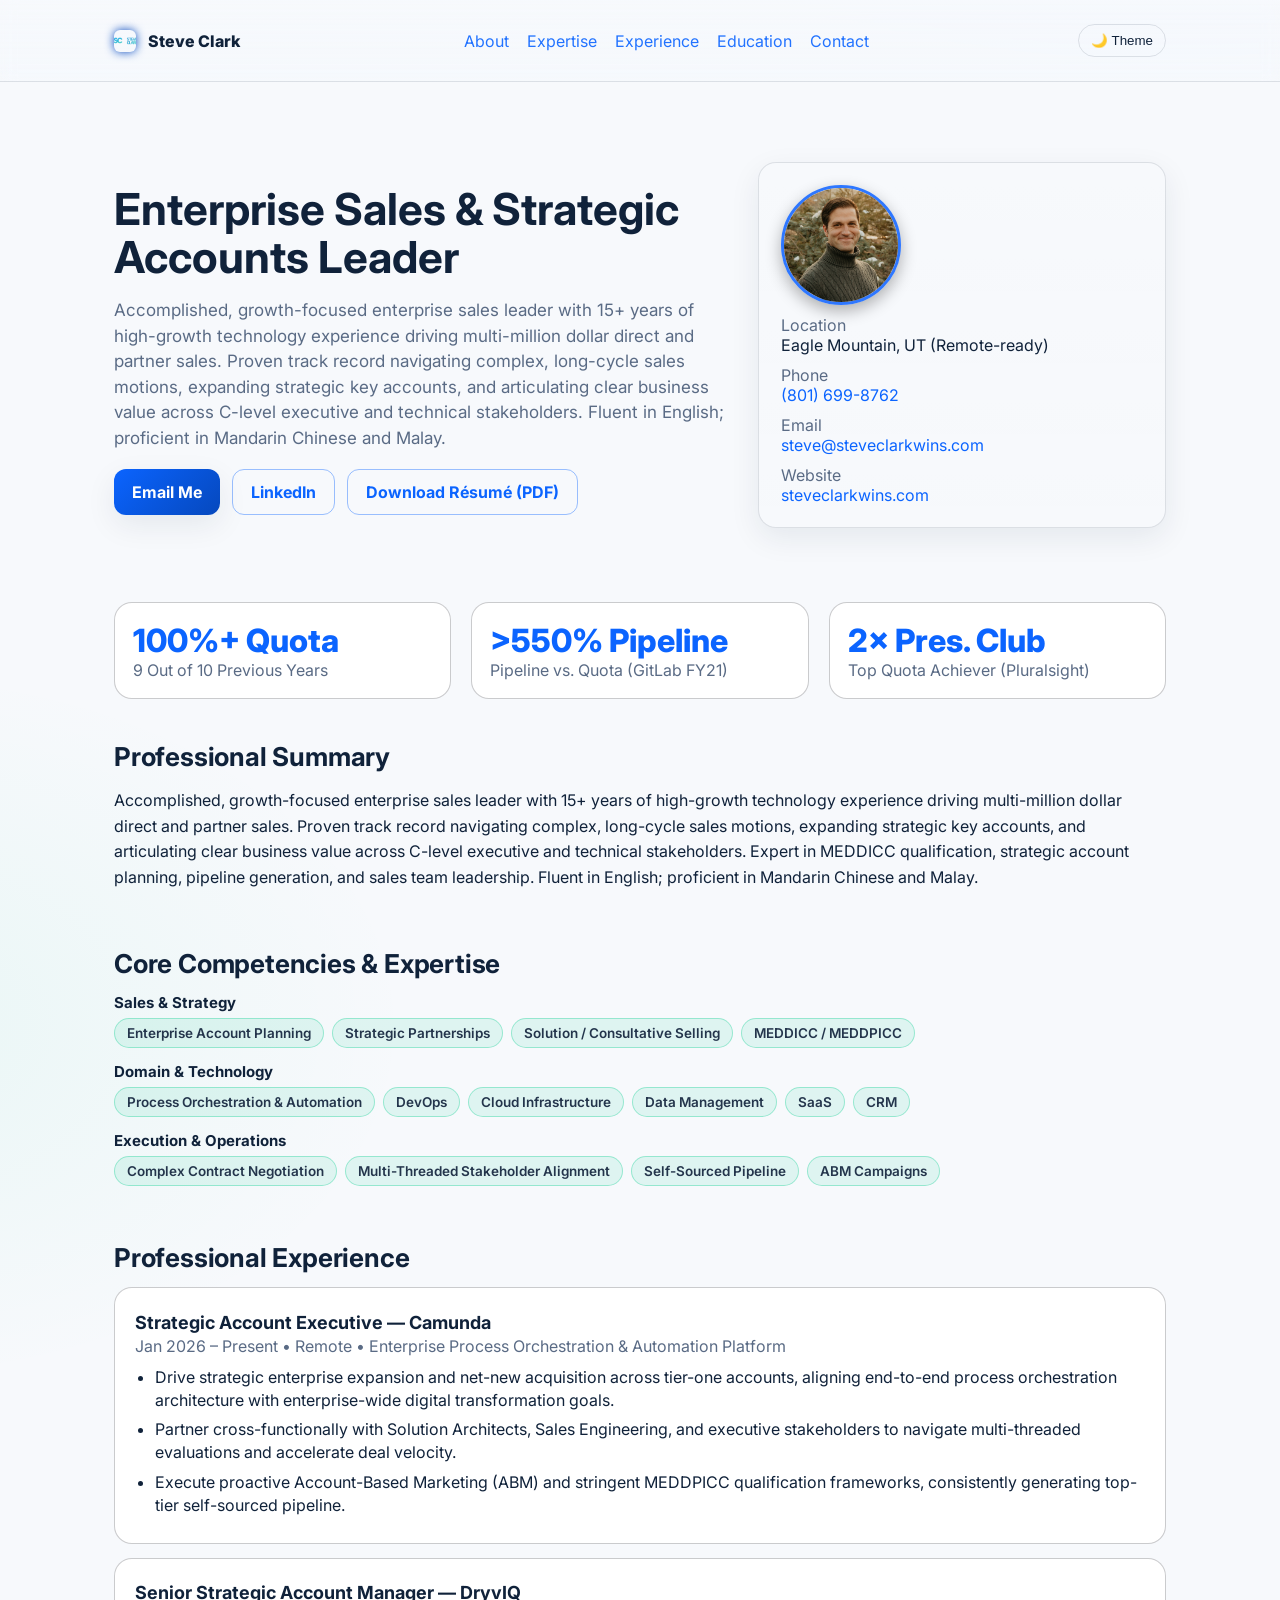
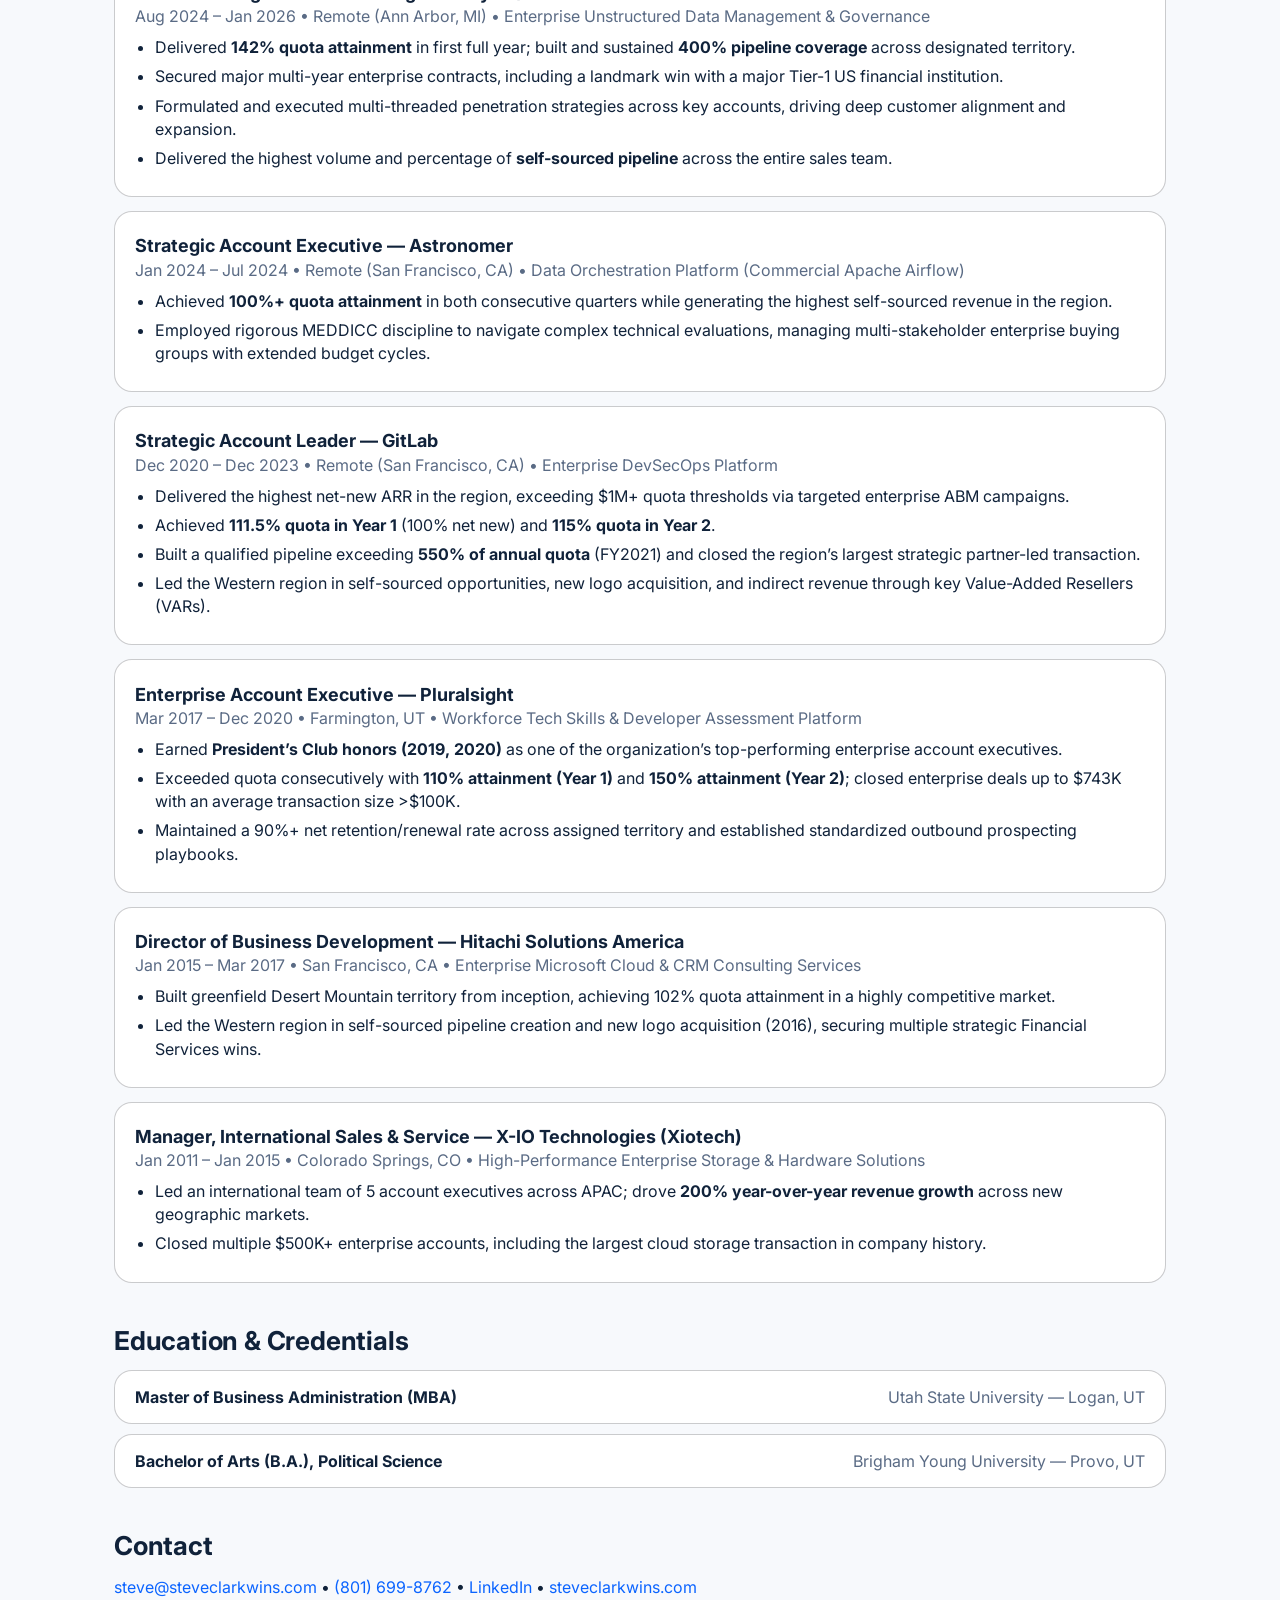
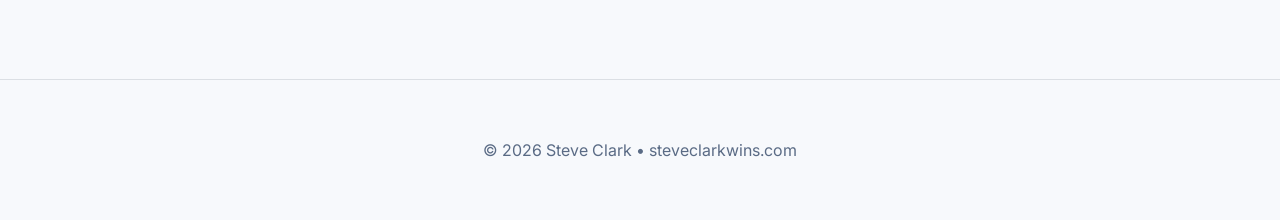
==== commit 65d1d82f: "Update index.html" ====
--- a/index.html
+++ b/index.html
@@ -3,8 +3,8 @@
 <head>
   <meta charset="utf-8" />
   <meta name="viewport" content="width=device-width, initial-scale=1" />
-  <title>Steve Clark — Enterprise Sales & Strategic Accounts</title>
-  <meta name="description" content="Steve Clark — enterprise sales & strategic account leader with 15+ years in tech. Proven quota attainment, complex sales wins, and pipeline growth." />
+  <title>Steve Clark — Enterprise Sales & Strategic Accounts Leader</title>
+  <meta name="description" content="Steve Clark — Enterprise Sales & Strategic Accounts Leader with 15+ years in tech. Proven quota attainment, complex sales wins, and pipeline growth." />
 
   <!-- Favicon / site icon -->
   <link rel="icon" type="image/png" href="favicon.png">
@@ -73,8 +73,8 @@
     .theme-toggle:focus{outline:2px solid var(--ring);outline-offset:2px}
 
     .hero{display:grid;grid-template-columns:1.2fr .8fr;gap:32px;align-items:center;padding:56px 0}
-    h1{font-size:48px;line-height:1.05;margin:10px 0 6px}
-    .subtitle{color:var(--muted);font-size:18px}
+    h1{font-size:44px;line-height:1.1;margin:10px 0 6px}
+    .subtitle{color:var(--muted);font-size:17px;line-height:1.5}
     .cta{display:flex;flex-wrap:wrap;gap:12px;margin-top:18px}
     .btn{
       display:inline-flex;gap:10px;align-items:center;
@@ -95,25 +95,36 @@
     }
 
     section{padding:18px 0}
-    section h2{font-size:28px;margin:6px 0 12px}
+    section h2{font-size:26px;margin:6px 0 14px;letter-spacing:-0.2px}
     .grid{display:grid;grid-template-columns:repeat(12,1fr);gap:20px}
     .kpi{grid-column:span 4;background:var(--card);border:1px solid color-mix(in oklab, var(--border), #000 10%);
       border-radius:var(--radius);padding:18px}
-    .kpi .n{font-size:34px;font-weight:800}
+    .kpi .n{font-size:32px;font-weight:800;color:var(--accent)}
     .muted{color:var(--muted)}
-    .skills{display:flex;flex-wrap:wrap;gap:10px}
+    
+    .skills-group{margin-bottom:14px}
+    .skills-group strong{display:block;margin-bottom:6px;color:var(--text);font-size:15px}
+    .skills{display:flex;flex-wrap:wrap;gap:8px}
     .chip{border:1px solid color-mix(in oklab, var(--accent2), transparent 65%);background:color-mix(in oklab, var(--accent2), transparent 90%);
-      color:color-mix(in oklab, var(--text), #fff 10%);padding:8px 10px;border-radius:999px;font-weight:600}
+      color:color-mix(in oklab, var(--text), #fff 10%);padding:6px 12px;border-radius:999px;font-weight:600;font-size:13.5px}
 
     .timeline{display:grid;gap:14px}
-    .item{background:var(--card);border:1px solid color-mix(in oklab, var(--border), #000 10%);border-radius:var(--radius);padding:18px}
-    .item h3{margin:.2rem 0}
+    .item{background:var(--card);border:1px solid color-mix(in oklab, var(--border), #000 10%);border-radius:var(--radius);padding:20px}
+    .item h3{margin:.2rem 0;font-size:18px}
+    .item ul{margin:10px 0 0 0;padding-left:20px}
+    .item li{margin-bottom:6px;line-height:1.45}
+
+    .education-list{list-style:none;padding:0;margin:0;display:grid;gap:10px}
+    .education-item{background:var(--card);border:1px solid color-mix(in oklab, var(--border), #000 10%);border-radius:var(--radius);padding:16px 20px;display:flex;justify-content:space-between;align-items:center}
+    @media (max-width: 600px){
+      .education-item{flex-direction:column;align-items:flex-start;gap:4px}
+    }
 
     footer{padding:36px 0;margin-top:24px;border-top:1px solid var(--border);text-align:center;color:var(--muted)}
 
     @media (max-width: 900px){
       .hero{grid-template-columns:1fr}
-      h1{font-size:38px}
+      h1{font-size:36px}
       .kpi{grid-column:span 12}
       .hero-aside{display:flex;gap:16px;align-items:center}
     }
@@ -124,7 +135,6 @@
     <div class="container">
       <nav>
         <div class="brand">
-          <!-- Logo visible in header (uses the same favicon.png) -->
           <img src="favicon.png" alt="" class="logo" />
           <span>Steve Clark</span>
         </div>
@@ -144,15 +154,13 @@
     <!-- HERO -->
     <section class="hero">
       <div>
-        <h1>Enterprise Sales & Strategic Accounts</h1>
+        <h1>Enterprise Sales &amp; Strategic Accounts Leader</h1>
         <p class="subtitle">
-          Accomplished, growth-focused sales leader with 15+ years in high-growth tech.
-          Expert at closing complex deals, building pipelines, and communicating value across executive and technical stakeholders.
-          Proficient in Mandarin Chinese and Malay.
+          Accomplished, growth-focused enterprise sales leader with 15+ years of high-growth technology experience driving multi-million dollar direct and partner sales. Proven track record navigating complex, long-cycle sales motions, expanding strategic key accounts, and articulating clear business value across C-level executive and technical stakeholders. Fluent in English; proficient in Mandarin Chinese and Malay.
         </p>
         <div class="cta">
           <a class="btn" href="mailto:steve@steveclarkwins.com">Email Me</a>
-          <a class="btn secondary" href="https://www.linkedin.com/in/steve-clark-wins/" target="_blank" rel="noopener">LinkedIn</a>
+          <a class="btn secondary" href="https://linkedin.com/in/steve-clark-wins" target="_blank" rel="noopener">LinkedIn</a>
           <a class="btn secondary" href="Steve_Clark_Resume.pdf" download>Download Résumé (PDF)</a>
         </div>
       </div>
@@ -160,9 +168,10 @@
       <aside class="card hero-aside">
         <div style="display:grid;gap:10px">
           <img src="headshot.jpg" alt="Headshot of Steve Clark" class="headshot" />
-          <div><span class="muted">Location</span><div>Eagle Mountain, UT • Remote-friendly</div></div>
+          <div><span class="muted">Location</span><div>Eagle Mountain, UT (Remote-ready)</div></div>
           <div><span class="muted">Phone</span><div><a href="tel:+18016998762">(801) 699-8762</a></div></div>
           <div><span class="muted">Email</span><div><a href="mailto:steve@steveclarkwins.com">steve@steveclarkwins.com</a></div></div>
+          <div><span class="muted">Website</span><div><a href="https://steveclarkwins.com">steveclarkwins.com</a></div></div>
         </div>
       </aside>
     </section>
@@ -170,39 +179,63 @@
     <!-- KPIs / QUICK WINS -->
     <section id="wins">
       <div class="grid">
-        <div class="kpi"><div class="n">100%+</div><div class="muted">Quota for 9 out of 10 previous years</div></div>
-        <div class="kpi"><div class="n">550%+</div><div class="muted">Pipeline vs. quota (GitLab FY2021)</div></div>
-        <div class="kpi"><div class="n">2× Pres. Club</div><div class="muted">Pluralsight 2019 & 2020</div></div>
-      </div>
-    </section>
-
-    <!-- ABOUT -->
+        <div class="kpi">
+          <div class="n">100%+ Quota</div>
+          <div class="muted">9 Out of 10 Previous Years</div>
+        </div>
+        <div class="kpi">
+          <div class="n">&gt;550% Pipeline</div>
+          <div class="muted">Pipeline vs. Quota (GitLab FY21)</div>
+        </div>
+        <div class="kpi">
+          <div class="n">2× Pres. Club</div>
+          <div class="muted">Top Quota Achiever (Pluralsight)</div>
+        </div>
+      </div>
+    </section>
+
+    <!-- ABOUT / SUMMARY -->
     <section id="about">
-      <h2>About</h2>
-      <p>
-        Proven record driving direct and channel sales, exceeding revenue goals, and expanding key accounts.
-        Skilled in long, complex sales cycles; consultative and solution selling; and clear business value communication.
-        Experienced partnering with SEs, directing sales teams, complex account planning and execution, and crafting strategies that maximize revenue and customer satisfaction.
+      <h2>Professional Summary</h2>
+      <p style="line-height: 1.6; font-size: 16px;">
+        Accomplished, growth-focused enterprise sales leader with 15+ years of high-growth technology experience driving multi-million dollar direct and partner sales. Proven track record navigating complex, long-cycle sales motions, expanding strategic key accounts, and articulating clear business value across C-level executive and technical stakeholders. Expert in MEDDICC qualification, strategic account planning, pipeline generation, and sales team leadership. Fluent in English; proficient in Mandarin Chinese and Malay.
       </p>
     </section>
 
     <!-- EXPERTISE -->
     <section id="expertise">
-      <h2>Areas of Expertise</h2>
-      <div class="skills">
-        <span class="chip">Account Development & Growth</span>
-        <span class="chip">Strategic Partnerships</span>
-        <span class="chip">Consultative / Solution Selling</span>
-        <span class="chip">Long & Complex Sales Cycles</span>
-        <span class="chip">Key Account Management</span>
-        <span class="chip">Lead Generation</span>
-        <span class="chip">Government / EDU</span>
-        <span class="chip">DevOps & Software Development</span>
-        <span class="chip">Cloud Apps & Computing</span>
-        <span class="chip">Negotiation</span>
-        <span class="chip">Exceeding Revenue Goals</span>
-        <span class="chip">Salesforce / CRM</span>
-        <span class="chip">MEDDICC</span>
+      <h2>Core Competencies &amp; Expertise</h2>
+      
+      <div class="skills-group">
+        <strong>Sales &amp; Strategy</strong>
+        <div class="skills">
+          <span class="chip">Enterprise Account Planning</span>
+          <span class="chip">Strategic Partnerships</span>
+          <span class="chip">Solution / Consultative Selling</span>
+          <span class="chip">MEDDICC / MEDDPICC</span>
+        </div>
+      </div>
+
+      <div class="skills-group">
+        <strong>Domain &amp; Technology</strong>
+        <div class="skills">
+          <span class="chip">Process Orchestration &amp; Automation</span>
+          <span class="chip">DevOps</span>
+          <span class="chip">Cloud Infrastructure</span>
+          <span class="chip">Data Management</span>
+          <span class="chip">SaaS</span>
+          <span class="chip">CRM</span>
+        </div>
+      </div>
+
+      <div class="skills-group">
+        <strong>Execution &amp; Operations</strong>
+        <div class="skills">
+          <span class="chip">Complex Contract Negotiation</span>
+          <span class="chip">Multi-Threaded Stakeholder Alignment</span>
+          <span class="chip">Self-Sourced Pipeline</span>
+          <span class="chip">ABM Campaigns</span>
+        </div>
       </div>
     </section>
 
@@ -213,85 +246,88 @@
 
         <article class="item">
           <h3>Strategic Account Executive — <strong>Camunda</strong></h3>
-          <div class="muted">Jan 2026 – Present • Remote (Berlin / San Francisco) • Process Orchestration & Automation</div>
-          <ul>
-            <li>Lead enterprise expansion and net-new acquisition across strategic accounts, aligning end-to-end process orchestration solutions with complex business transformations.</li>
-            <li>Partner cross-functionally with Solution Architects, Sales Engineering, and C-level stakeholders to navigate multi-threaded evaluations and accelerate deal velocity.</li>
-            <li>Consistently build robust pipeline through targeted account-based strategies (ABM) and strict MEDDPICC qualification frameworks.</li>
-            <li>Drive adoption of enterprise automation architectures, delivering quantifiable ROI and standardizing mission-critical workflows across distributed tech stacks.</li>
+          <div class="muted">Jan 2026 – Present • Remote • Enterprise Process Orchestration &amp; Automation Platform</div>
+          <ul>
+            <li>Drive strategic enterprise expansion and net-new acquisition across tier-one accounts, aligning end-to-end process orchestration architecture with enterprise-wide digital transformation goals.</li>
+            <li>Partner cross-functionally with Solution Architects, Sales Engineering, and executive stakeholders to navigate multi-threaded evaluations and accelerate deal velocity.</li>
+            <li>Execute proactive Account-Based Marketing (ABM) and stringent MEDDPICC qualification frameworks, consistently generating top-tier self-sourced pipeline.</li>
           </ul>
         </article>
 
         <article class="item">
           <h3>Senior Strategic Account Manager — <strong>DryvIQ</strong></h3>
-          <div class="muted">Aug 2024 – Jan 2026 • Remote (Ann Arbor, MI) • Unstructured Data Management</div>
-          <ul>
-            <li>Large multi-year win with major US financial institution; several other large deals closed and won.</li>
-            <li>Owns key accounts with plans, targeted messaging, and growth strategies for deep penetration and multi-threaded access.</li>
-            <li>Largest share of <em>self-sourced</em> pipeline across the team.</li>
+          <div class="muted">Aug 2024 – Jan 2026 • Remote (Ann Arbor, MI) • Enterprise Unstructured Data Management &amp; Governance</div>
+          <ul>
+            <li>Delivered <strong>142% quota attainment</strong> in first full year; built and sustained <strong>400% pipeline coverage</strong> across designated territory.</li>
+            <li>Secured major multi-year enterprise contracts, including a landmark win with a major Tier-1 US financial institution.</li>
+            <li>Formulated and executed multi-threaded penetration strategies across key accounts, driving deep customer alignment and expansion.</li>
+            <li>Delivered the highest volume and percentage of <strong>self-sourced pipeline</strong> across the entire sales team.</li>
           </ul>
         </article>
 
         <article class="item">
           <h3>Strategic Account Executive — <strong>Astronomer</strong></h3>
-          <div class="muted">Jan 2024 – Jul 2024 • Remote (San Francisco, CA) • Data Orchestration (Apache Airflow)</div>
-          <ul>
-            <li>100%+ quota both quarters; most self-sourced revenue in region.</li>
-            <li>Used MEDDICC effectively, managing complex cycles with rigorous attention to detail.</li>
-            <li>Drove multi-stakeholder, highly technical evaluations with longer budget cycles.</li>
+          <div class="muted">Jan 2024 – Jul 2024 • Remote (San Francisco, CA) • Data Orchestration Platform (Commercial Apache Airflow)</div>
+          <ul>
+            <li>Achieved <strong>100%+ quota attainment</strong> in both consecutive quarters while generating the highest self-sourced revenue in the region.</li>
+            <li>Employed rigorous MEDDICC discipline to navigate complex technical evaluations, managing multi-stakeholder enterprise buying groups with extended budget cycles.</li>
           </ul>
         </article>
 
         <article class="item">
           <h3>Strategic Account Leader — <strong>GitLab</strong></h3>
-          <div class="muted">Dec 2020 – Dec 2023 • Remote (San Francisco, CA) • DevOps Platform</div>
-          <ul>
-            <li>Highest net-new ARR in region; exceeded $1M quota via bold ABM strategy.</li>
-            <li>Built pipeline &gt;550% of quota (FY2021); secured largest partner deal in region.</li>
-            <li>111.5% quota in year one (100% net new); 115% in year two.</li>
-            <li>Led region in self-sourced pipeline, new logos, and channel-generated deals through key VARs.</li>
+          <div class="muted">Dec 2020 – Dec 2023 • Remote (San Francisco, CA) • Enterprise DevSecOps Platform</div>
+          <ul>
+            <li>Delivered the highest net-new ARR in the region, exceeding $1M+ quota thresholds via targeted enterprise ABM campaigns.</li>
+            <li>Achieved <strong>111.5% quota in Year 1</strong> (100% net new) and <strong>115% quota in Year 2</strong>.</li>
+            <li>Built a qualified pipeline exceeding <strong>550% of annual quota</strong> (FY2021) and closed the region’s largest strategic partner-led transaction.</li>
+            <li>Led the Western region in self-sourced opportunities, new logo acquisition, and indirect revenue through key Value-Added Resellers (VARs).</li>
           </ul>
         </article>
 
         <article class="item">
           <h3>Enterprise Account Executive — <strong>Pluralsight</strong></h3>
-          <div class="muted">Mar 2017 – Dec 2020 • Farmington, UT • Tech Skills Platform</div>
-          <ul>
-            <li>President’s Club (2019, 2020); one of the highest quota achievers.</li>
-            <li>90%+ renewal rates across segments; standardized prospecting motion across the segment.</li>
-            <li>Average deal &gt;$100K; largest deal $743K. 110% then 150% quota attainment in first two years.</li>
+          <div class="muted">Mar 2017 – Dec 2020 • Farmington, UT • Workforce Tech Skills &amp; Developer Assessment Platform</div>
+          <ul>
+            <li>Earned <strong>President’s Club honors (2019, 2020)</strong> as one of the organization’s top-performing enterprise account executives.</li>
+            <li>Exceeded quota consecutively with <strong>110% attainment (Year 1)</strong> and <strong>150% attainment (Year 2)</strong>; closed enterprise deals up to $743K with an average transaction size &gt;$100K.</li>
+            <li>Maintained a 90%+ net retention/renewal rate across assigned territory and established standardized outbound prospecting playbooks.</li>
           </ul>
         </article>
 
         <article class="item">
           <h3>Director of Business Development — <strong>Hitachi Solutions America</strong></h3>
-          <div class="muted">Jan 2015 – Mar 2017 • San Francisco, CA • Microsoft-centric Services (CRM/Cloud)</div>
-          <ul>
-            <li>Built greenfield Desert Mountain territory; highest self-sourced pipeline and new logos in West (2016).</li>
-            <li>102% quota in a new, challenging territory; multiple FinServ wins via channel.</li>
-            <li>Led marketing events with vertical focus to expand enterprise pipeline; Holden methodology certified.</li>
-          </ul>
-        </article>
-
-        <article class="item">
-          <h3>Manager, International Sales & Service — <strong>X-IO Technologies (Xiotech)</strong></h3>
-          <div class="muted">Jan 2011 – Jan 2015 • Colorado Springs, CO • Enterprise Storage</div>
-          <ul>
-            <li>Managed a team of 5 sellers across Asia; built distributor and channel relationships globally.</li>
-            <li>Delivered 200% YoY revenue growth; developed brand-new markets and expanded enterprise pipeline.</li>
-            <li>Closed multiple $500K+ deals, including the largest cloud deal in company history to date.</li>
-          </ul>
-        </article>
-
-      </div>
-    </section>
-
-    <!-- EDUCATION -->
+          <div class="muted">Jan 2015 – Mar 2017 • San Francisco, CA • Enterprise Microsoft Cloud &amp; CRM Consulting Services</div>
+          <ul>
+            <li>Built greenfield Desert Mountain territory from inception, achieving 102% quota attainment in a highly competitive market.</li>
+            <li>Led the Western region in self-sourced pipeline creation and new logo acquisition (2016), securing multiple strategic Financial Services wins.</li>
+          </ul>
+        </article>
+
+        <article class="item">
+          <h3>Manager, International Sales &amp; Service — <strong>X-IO Technologies (Xiotech)</strong></h3>
+          <div class="muted">Jan 2011 – Jan 2015 • Colorado Springs, CO • High-Performance Enterprise Storage &amp; Hardware Solutions</div>
+          <ul>
+            <li>Led an international team of 5 account executives across APAC; drove <strong>200% year-over-year revenue growth</strong> across new geographic markets.</li>
+            <li>Closed multiple $500K+ enterprise accounts, including the largest cloud storage transaction in company history.</li>
+          </ul>
+        </article>
+
+      </div>
+    </section>
+
+    <!-- EDUCATION & CREDENTIALS -->
     <section id="education">
-      <h2>Education</h2>
-      <ul>
-        <li><strong>MBA</strong> — Utah State University, Logan, UT</li>
-        <li><strong>B.A., Political Science</strong> — Brigham Young University, Provo, UT</li>
+      <h2>Education &amp; Credentials</h2>
+      <ul class="education-list">
+        <li class="education-item">
+          <strong>Master of Business Administration (MBA)</strong>
+          <span class="muted">Utah State University — Logan, UT</span>
+        </li>
+        <li class="education-item">
+          <strong>Bachelor of Arts (B.A.), Political Science</strong>
+          <span class="muted">Brigham Young University — Provo, UT</span>
+        </li>
       </ul>
     </section>
 
@@ -301,7 +337,8 @@
       <p>
         <a href="mailto:steve@steveclarkwins.com">steve@steveclarkwins.com</a> •
         <a href="tel:+18016998762">(801) 699-8762</a> •
-        <a href="https://www.linkedin.com/in/steve-clark-wins/" target="_blank" rel="noopener">LinkedIn</a>
+        <a href="https://linkedin.com/in/steve-clark-wins" target="_blank" rel="noopener">LinkedIn</a> •
+        <a href="https://steveclarkwins.com">steveclarkwins.com</a>
       </p>
     </section>
   </main>
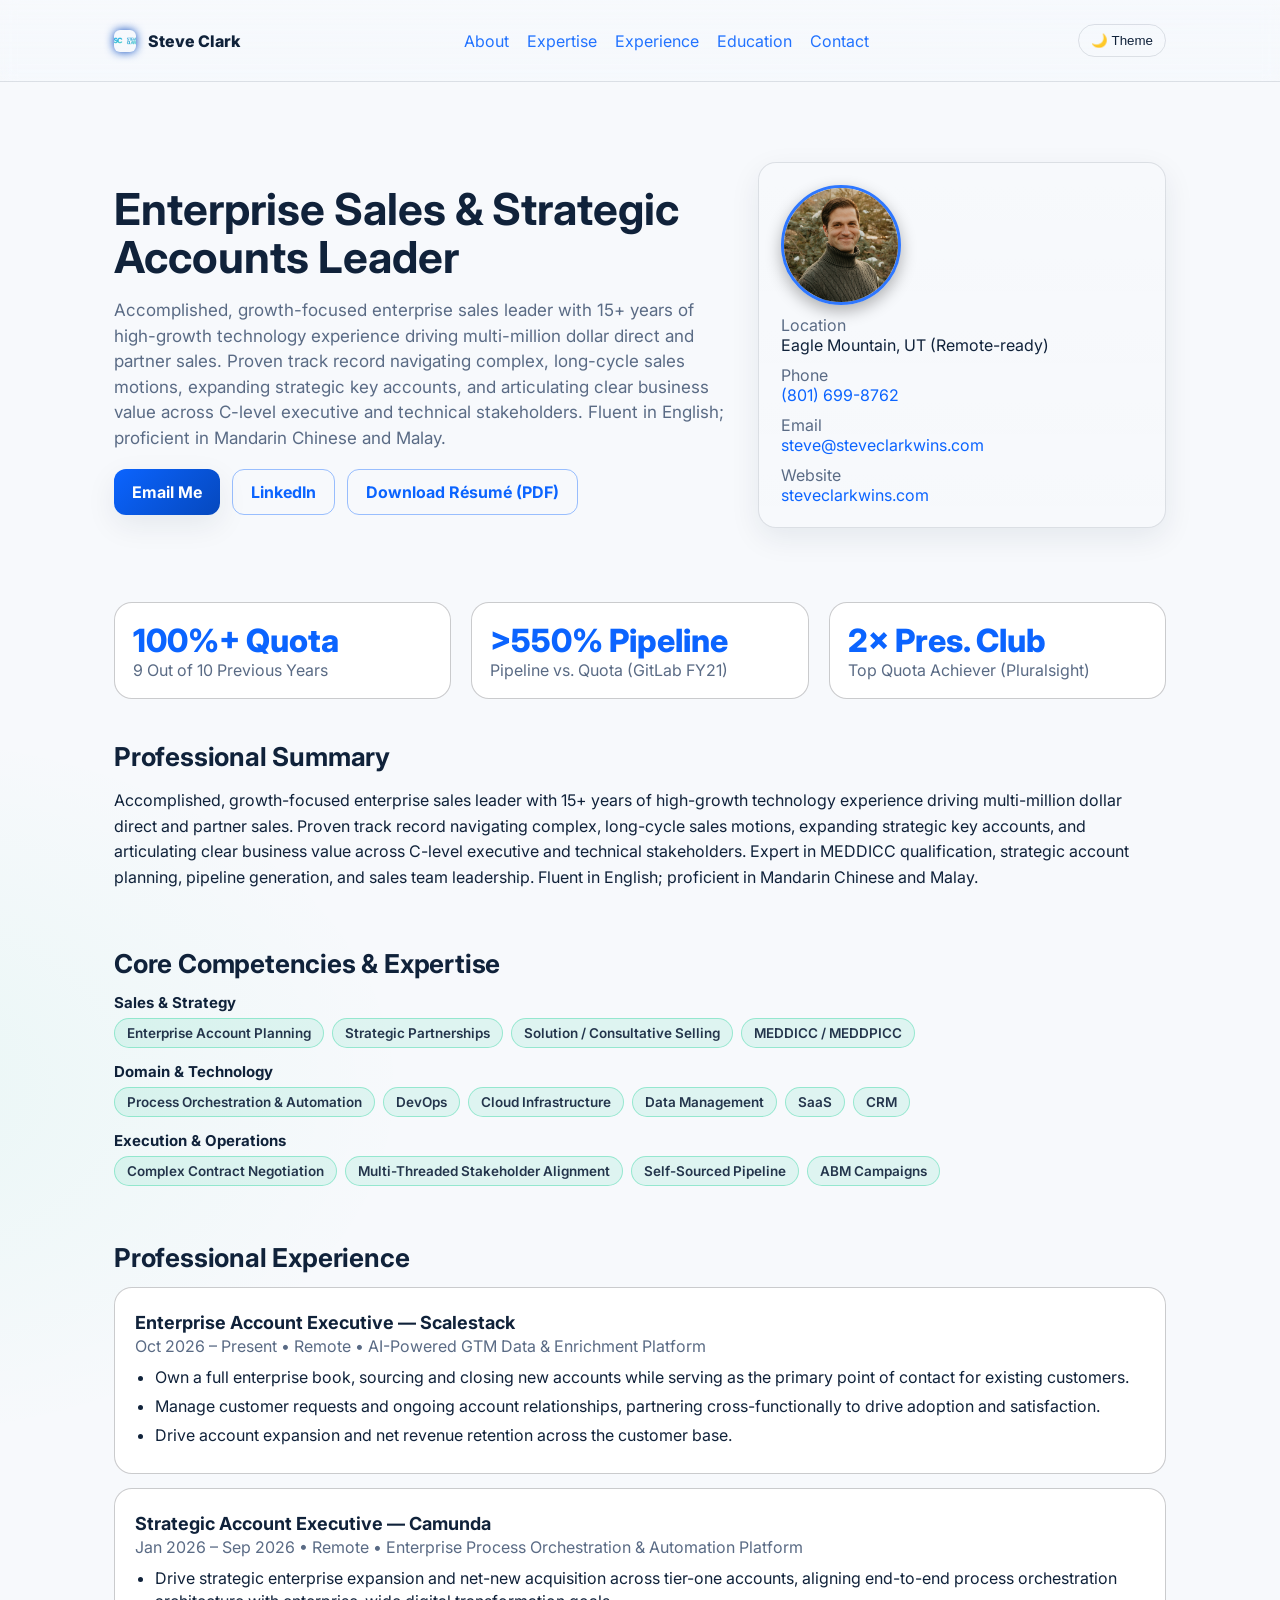
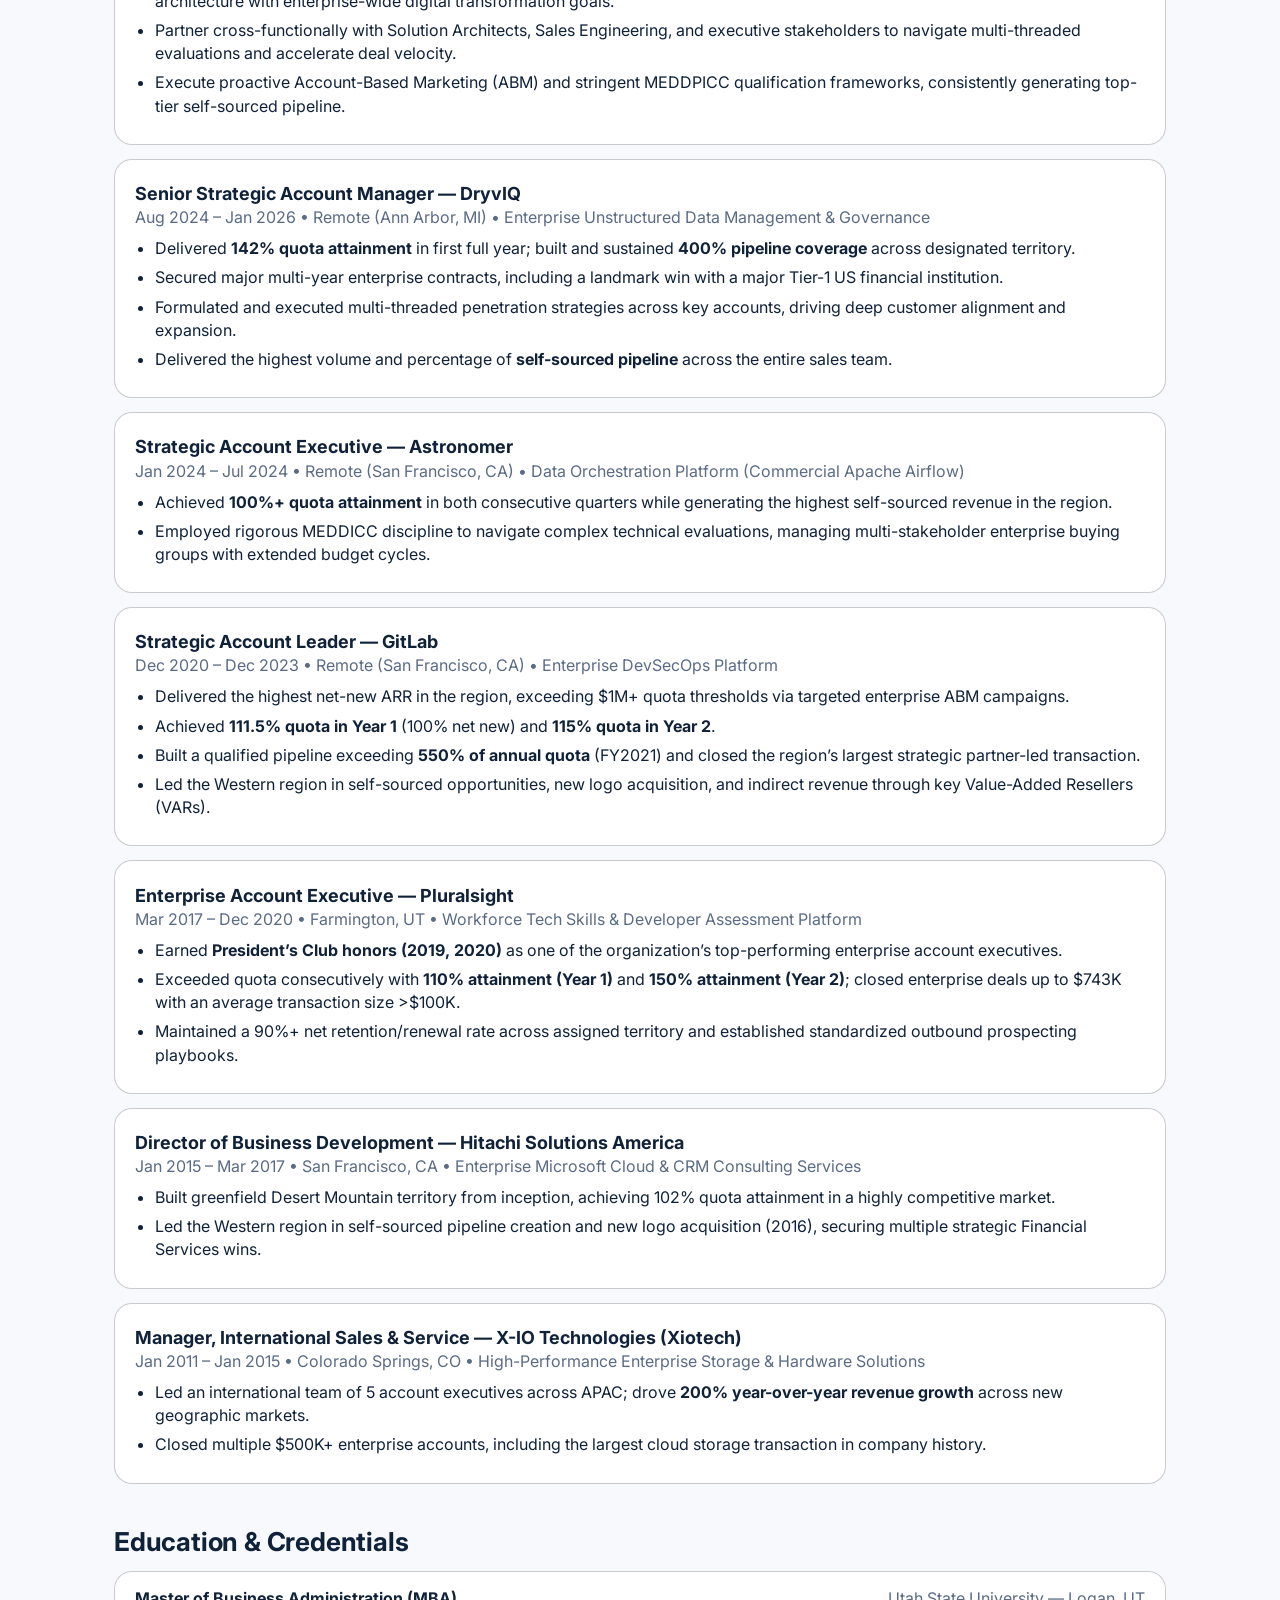
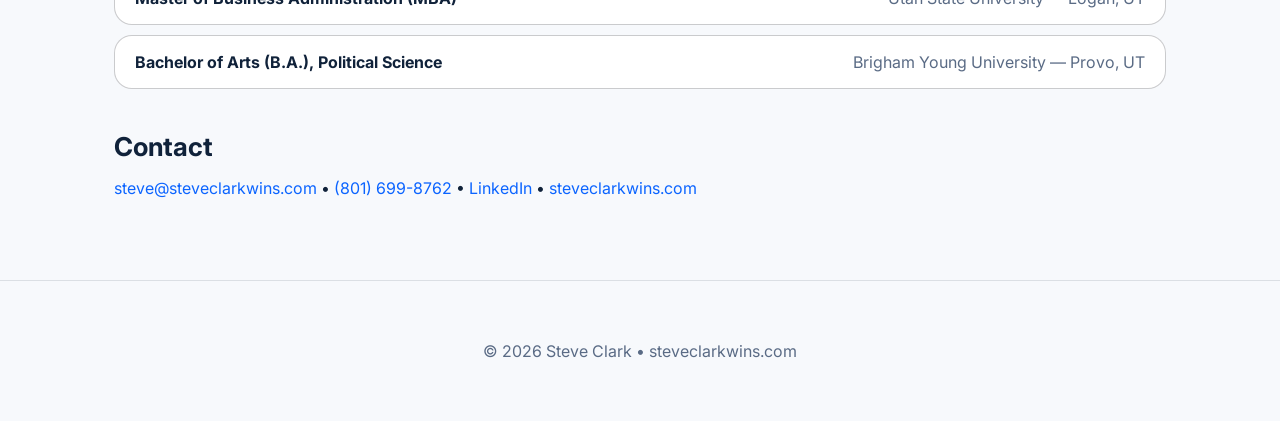
==== commit 2a267815: "Add Scalestack as the current role and close Camunda in Sep 2026. The experience section now lists E" ====
--- a/index.html
+++ b/index.html
@@ -245,8 +245,18 @@
       <div class="timeline">
 
         <article class="item">
+          <h3>Enterprise Account Executive — <strong>Scalestack</strong></h3>
+          <div class="muted">Oct 2026 – Present • Remote • AI-Powered GTM Data &amp; Enrichment Platform</div>
+          <ul>
+            <li>Own a full enterprise book, sourcing and closing new accounts while serving as the primary point of contact for existing customers.</li>
+            <li>Manage customer requests and ongoing account relationships, partnering cross-functionally to drive adoption and satisfaction.</li>
+            <li>Drive account expansion and net revenue retention across the customer base.</li>
+          </ul>
+        </article>
+
+        <article class="item">
           <h3>Strategic Account Executive — <strong>Camunda</strong></h3>
-          <div class="muted">Jan 2026 – Present • Remote • Enterprise Process Orchestration &amp; Automation Platform</div>
+          <div class="muted">Jan 2026 – Sep 2026 • Remote • Enterprise Process Orchestration &amp; Automation Platform</div>
           <ul>
             <li>Drive strategic enterprise expansion and net-new acquisition across tier-one accounts, aligning end-to-end process orchestration architecture with enterprise-wide digital transformation goals.</li>
             <li>Partner cross-functionally with Solution Architects, Sales Engineering, and executive stakeholders to navigate multi-threaded evaluations and accelerate deal velocity.</li>
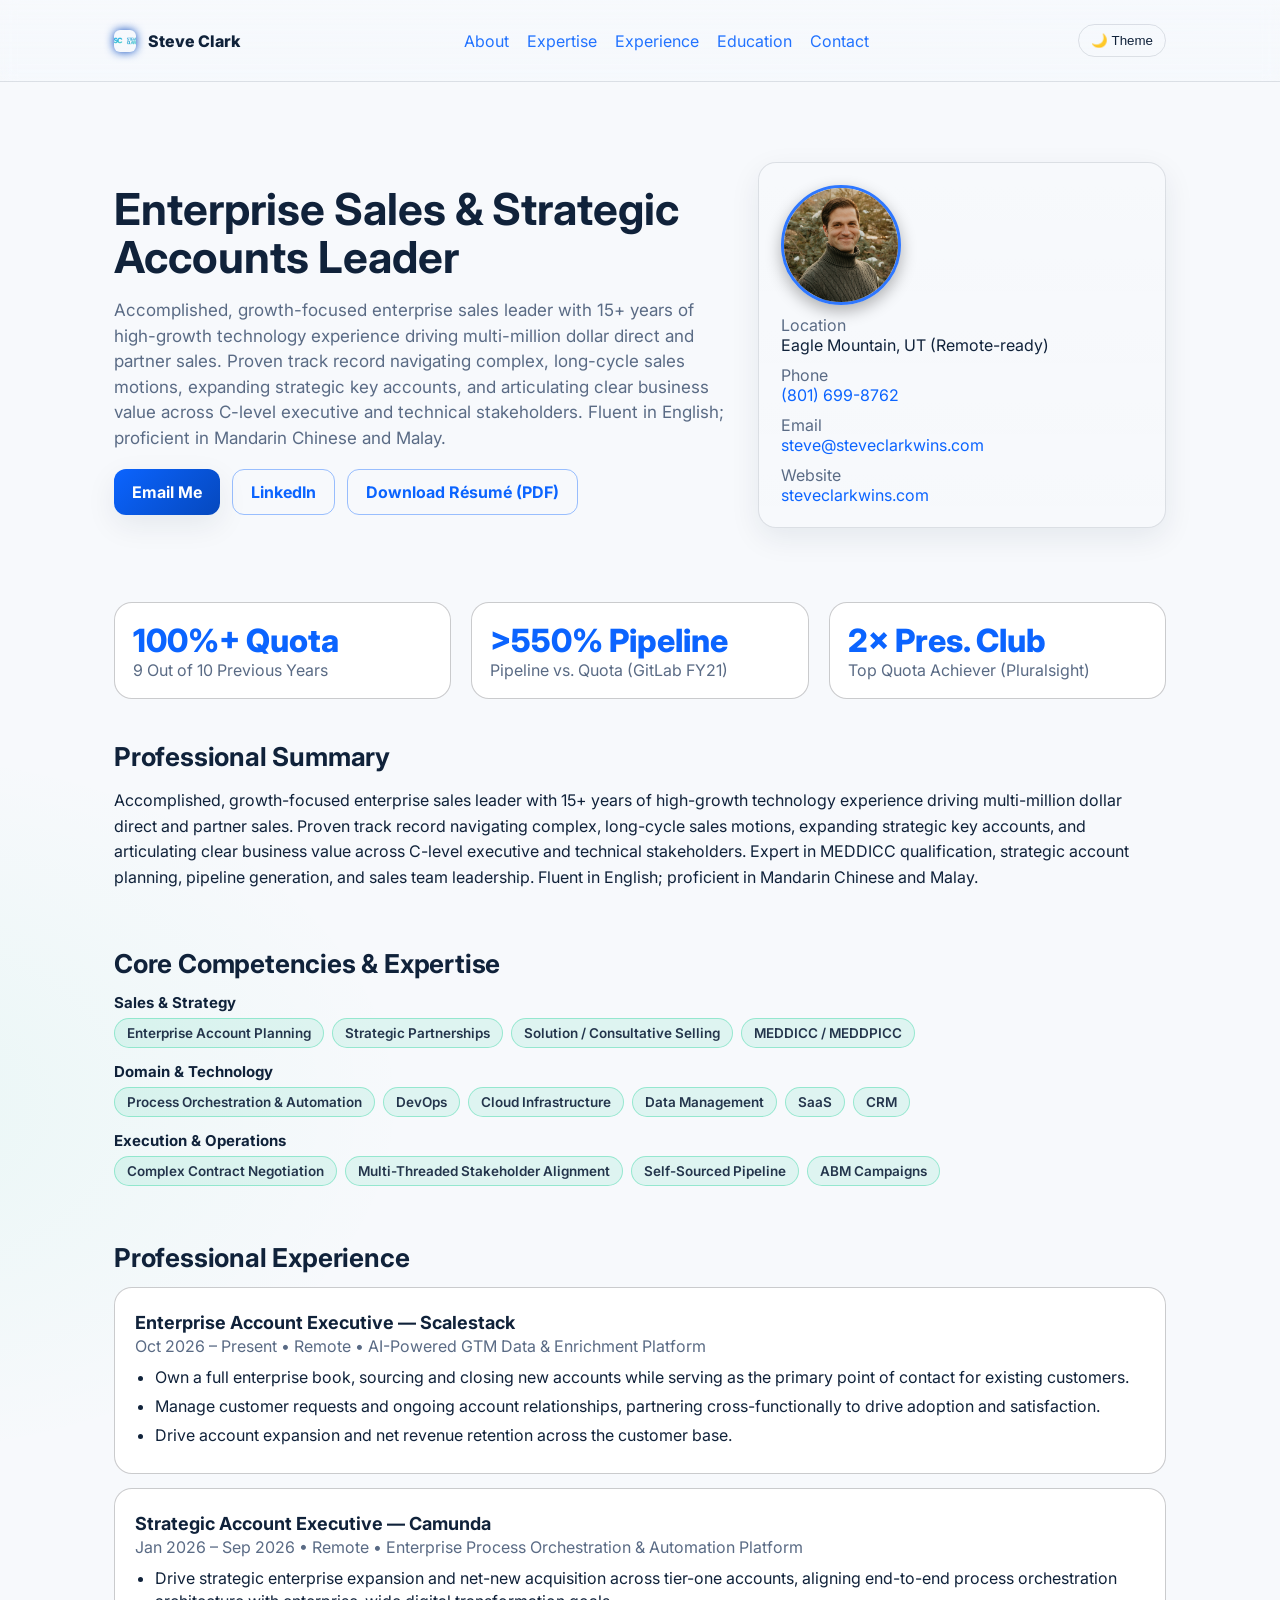
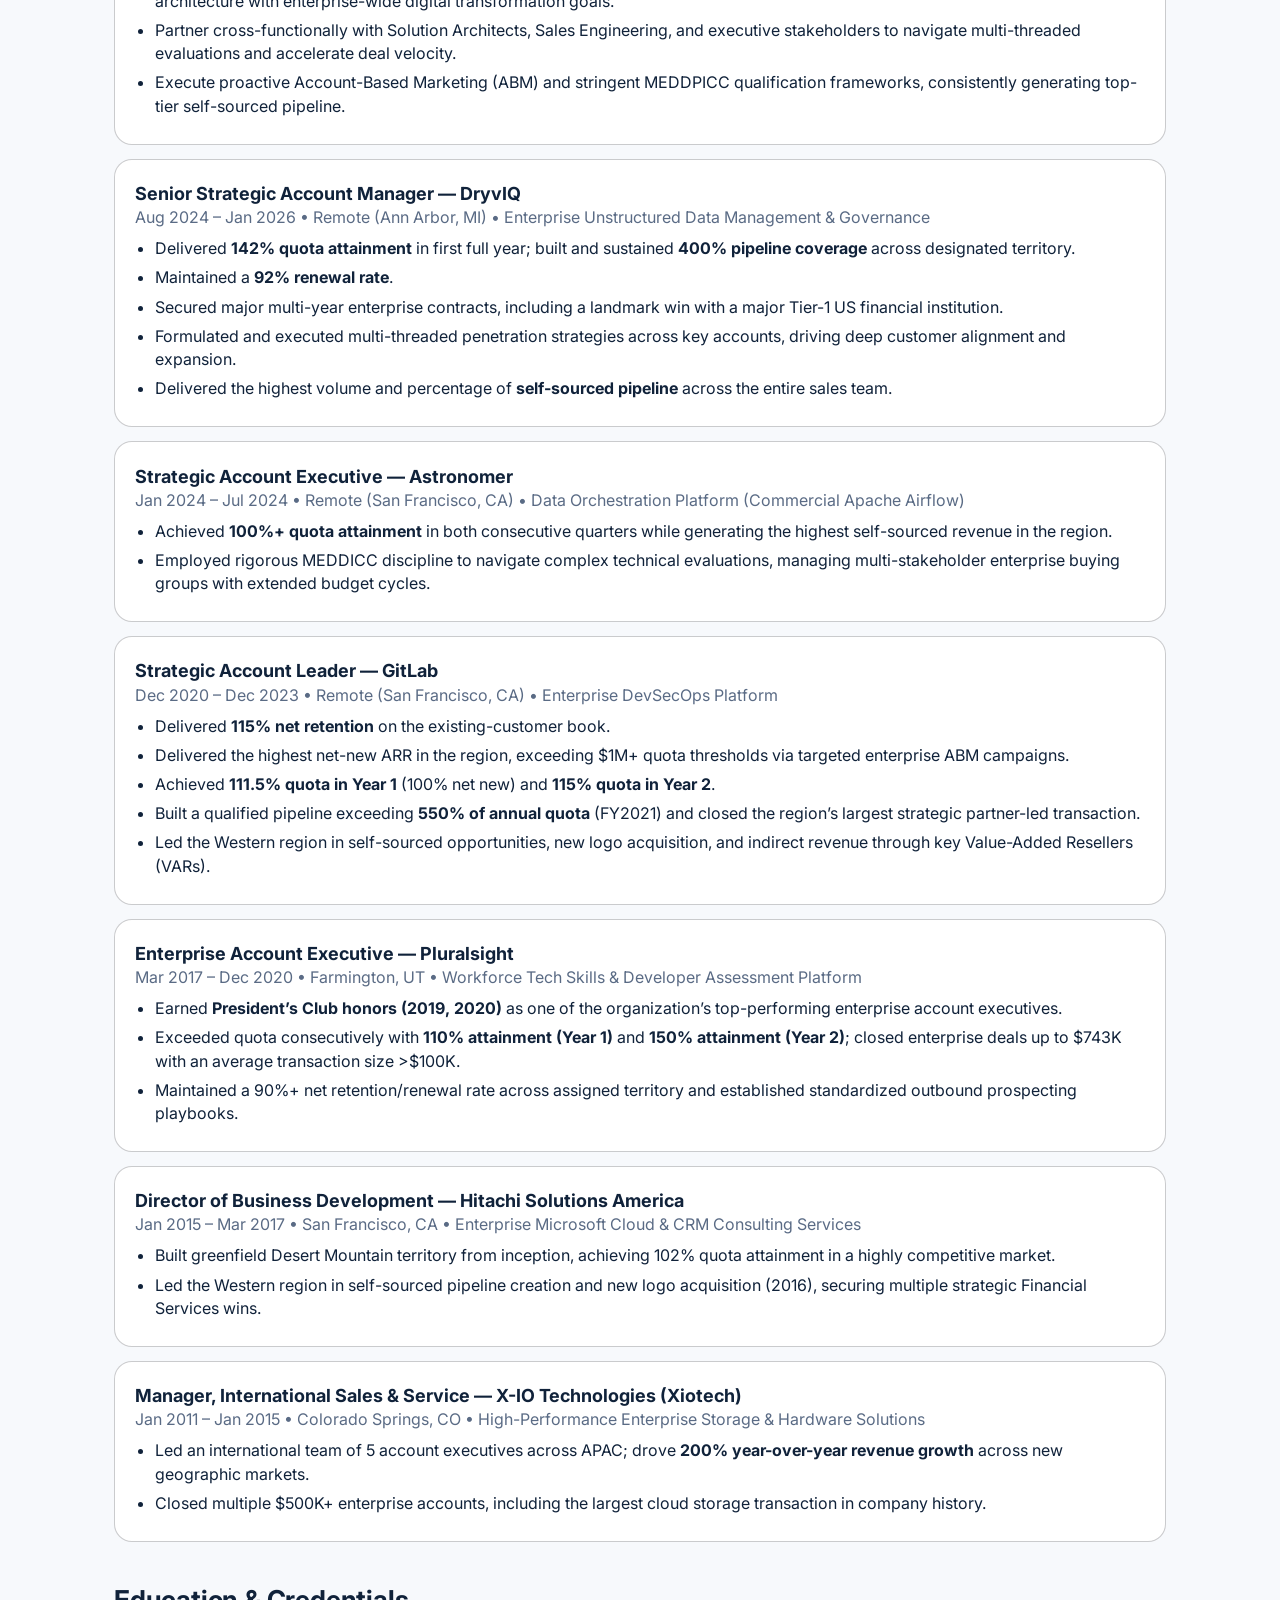
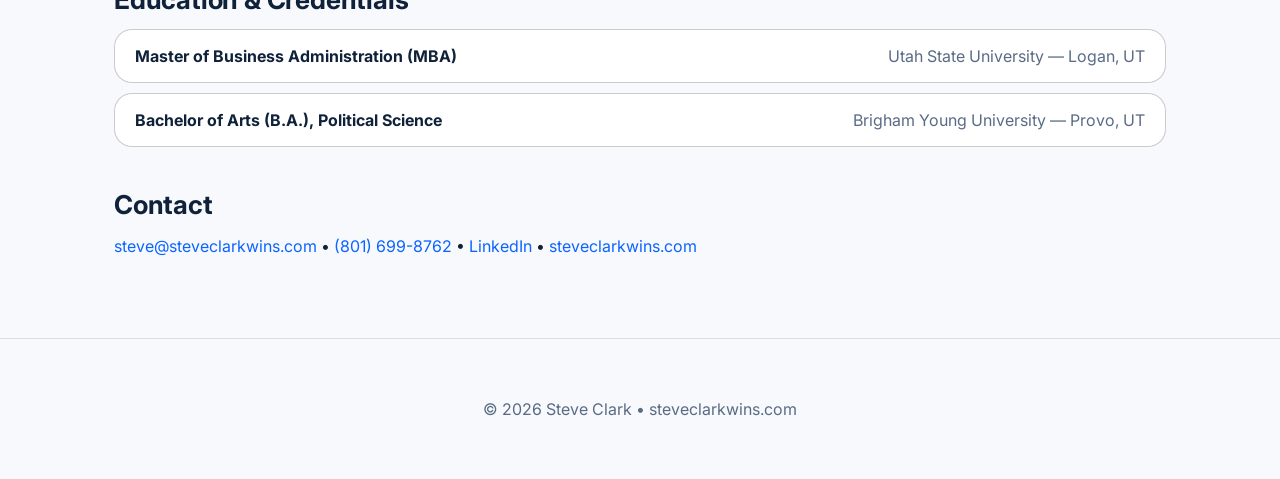
==== commit bf40723b: "Add customer success and enablement versions of the resume site. New /cs/ and /enablement/ pages reu" ====
--- a/index.html
+++ b/index.html
@@ -269,6 +269,7 @@
           <div class="muted">Aug 2024 – Jan 2026 • Remote (Ann Arbor, MI) • Enterprise Unstructured Data Management &amp; Governance</div>
           <ul>
             <li>Delivered <strong>142% quota attainment</strong> in first full year; built and sustained <strong>400% pipeline coverage</strong> across designated territory.</li>
+            <li>Maintained a <strong>92% renewal rate</strong>.</li>
             <li>Secured major multi-year enterprise contracts, including a landmark win with a major Tier-1 US financial institution.</li>
             <li>Formulated and executed multi-threaded penetration strategies across key accounts, driving deep customer alignment and expansion.</li>
             <li>Delivered the highest volume and percentage of <strong>self-sourced pipeline</strong> across the entire sales team.</li>
@@ -288,6 +289,7 @@
           <h3>Strategic Account Leader — <strong>GitLab</strong></h3>
           <div class="muted">Dec 2020 – Dec 2023 • Remote (San Francisco, CA) • Enterprise DevSecOps Platform</div>
           <ul>
+            <li>Delivered <strong>115% net retention</strong> on the existing-customer book.</li>
             <li>Delivered the highest net-new ARR in the region, exceeding $1M+ quota thresholds via targeted enterprise ABM campaigns.</li>
             <li>Achieved <strong>111.5% quota in Year 1</strong> (100% net new) and <strong>115% quota in Year 2</strong>.</li>
             <li>Built a qualified pipeline exceeding <strong>550% of annual quota</strong> (FY2021) and closed the region’s largest strategic partner-led transaction.</li>
